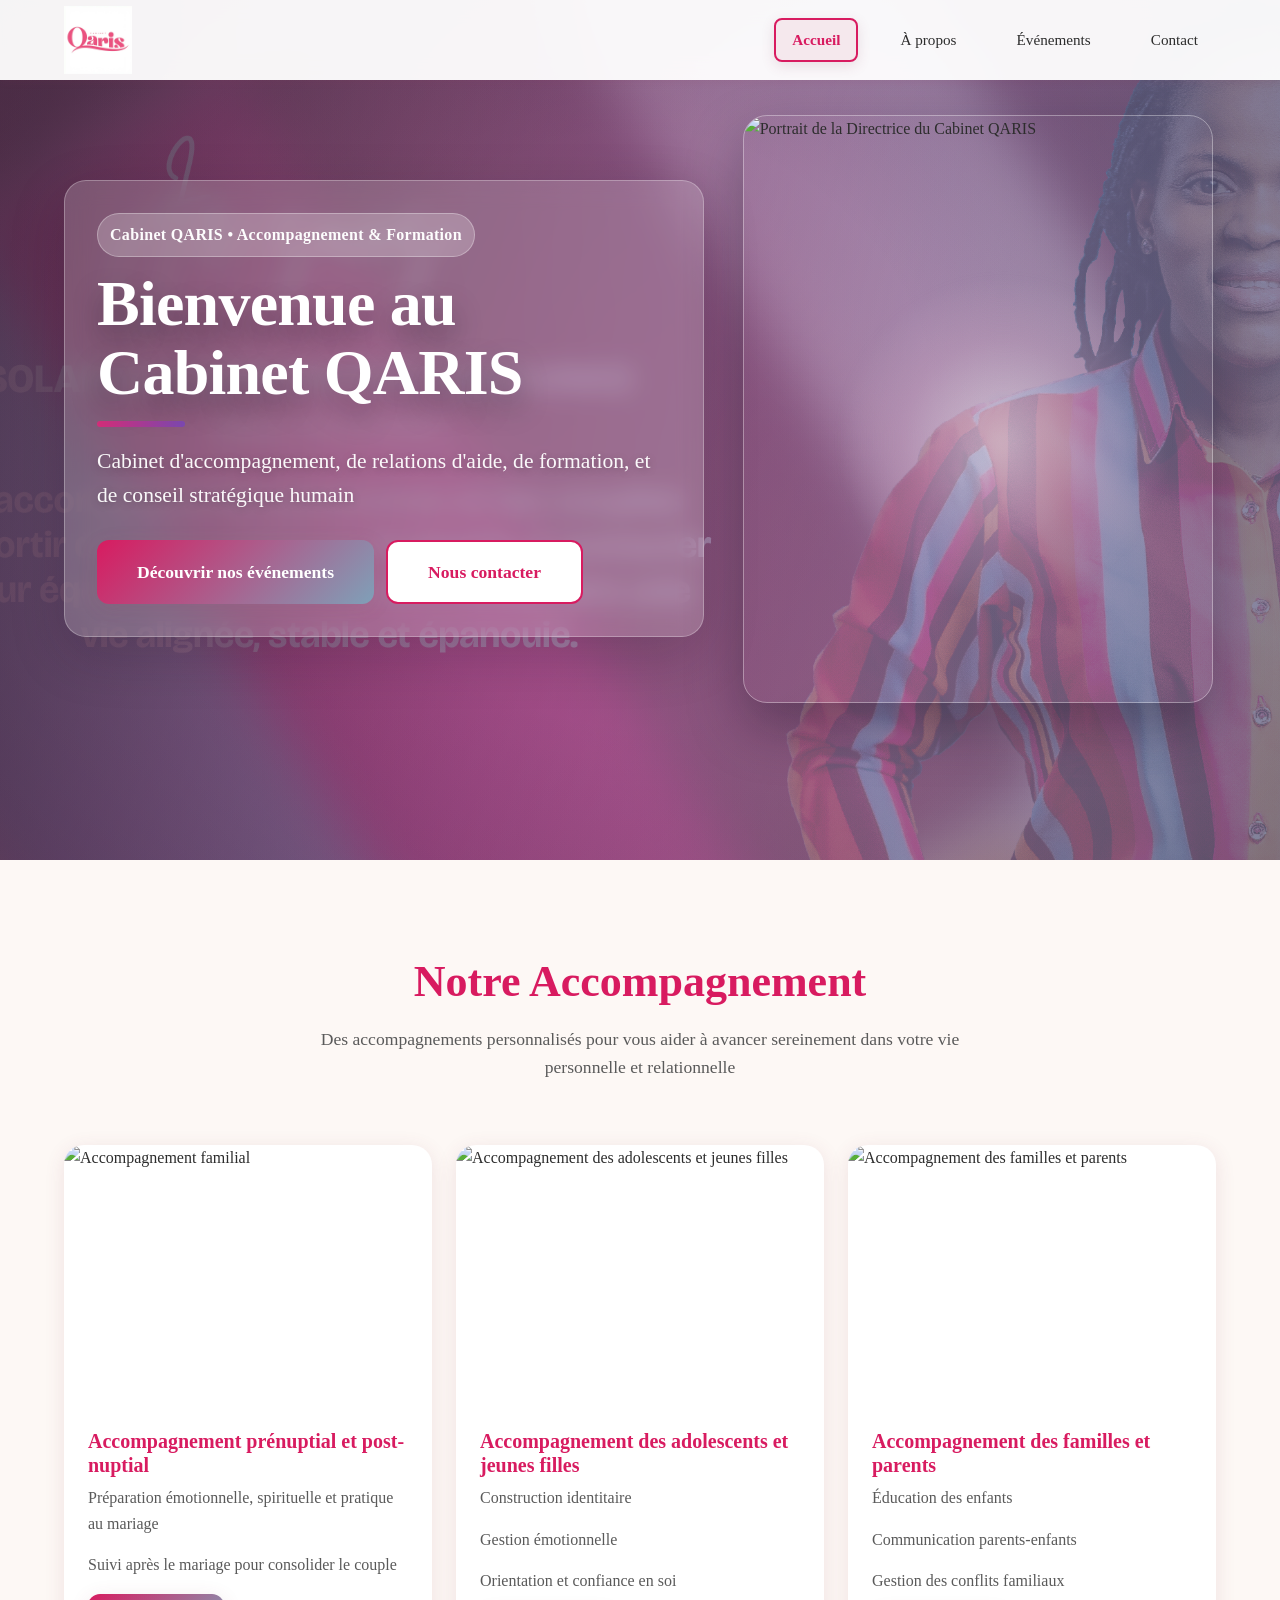
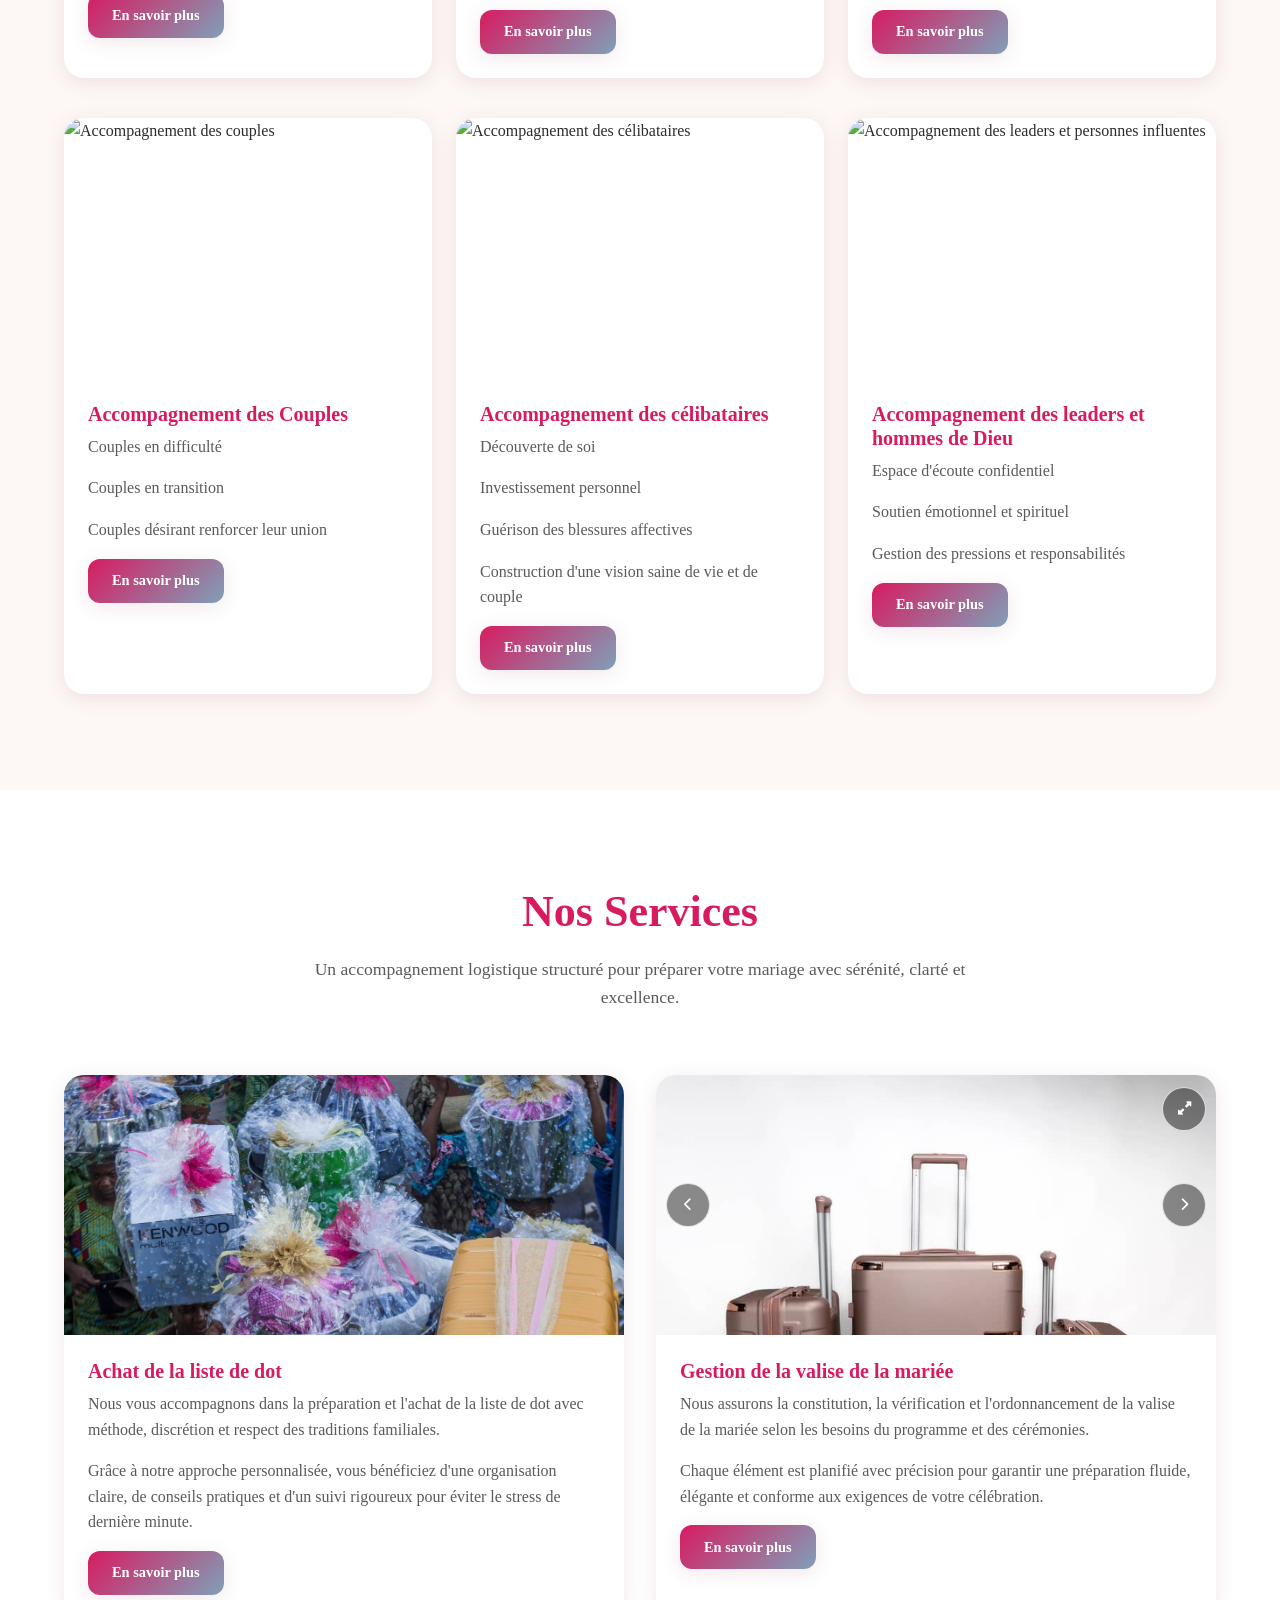
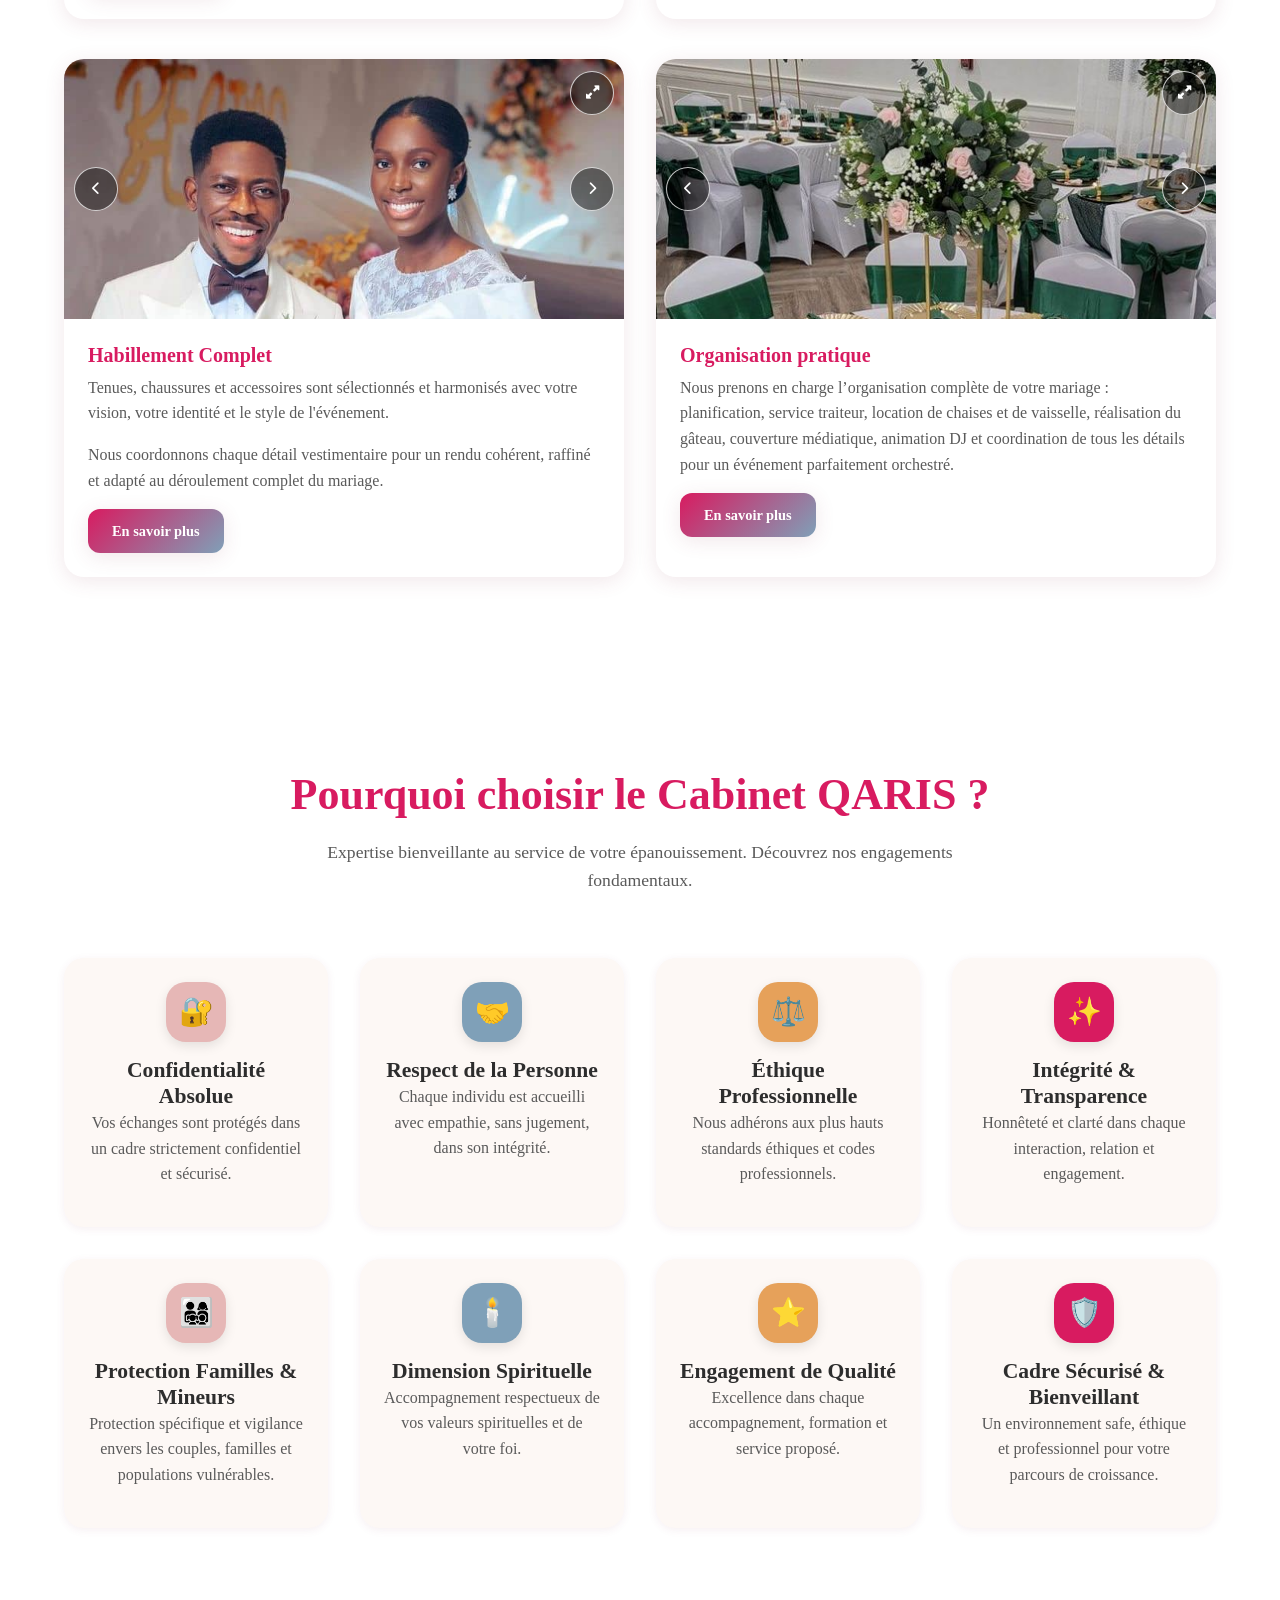
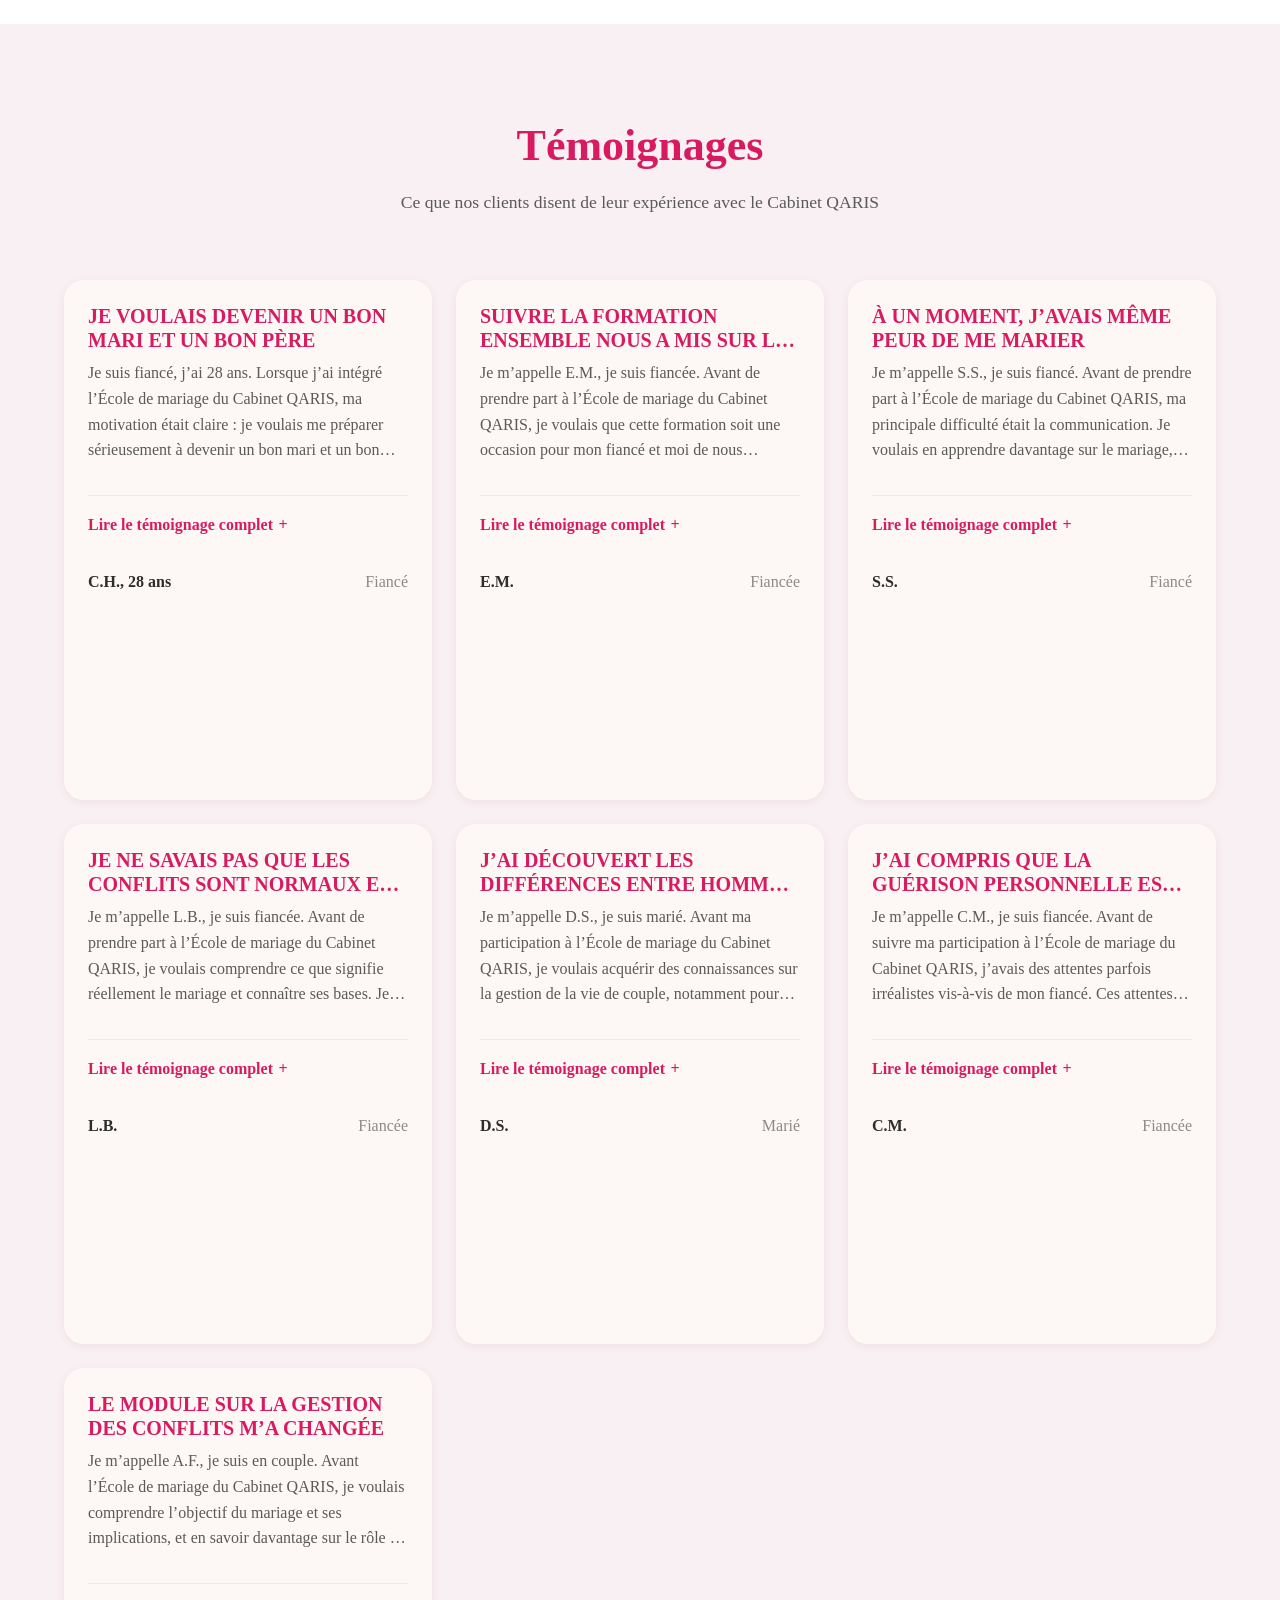
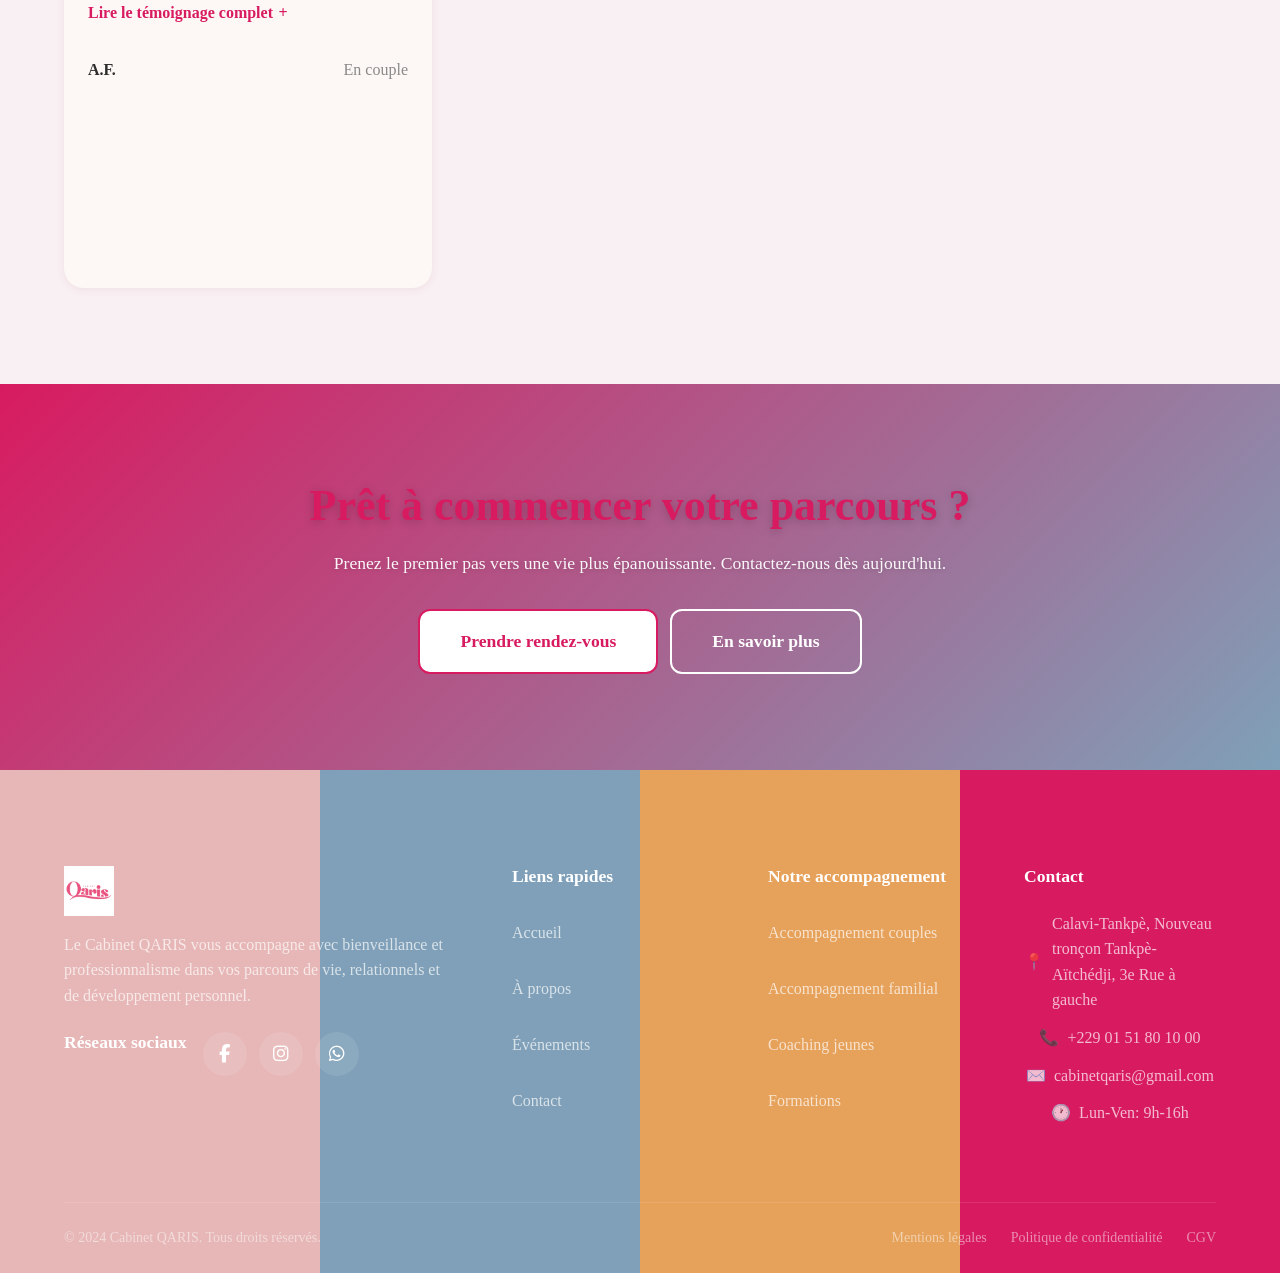
==== qaris-site/index.html @ 6360db1e "Initial commit: Cabinet QARIS site" ====
<!DOCTYPE html>
<html lang="fr">
<head>
  <meta charset="UTF-8">
  <meta name="viewport" content="width=device-width, initial-scale=1.0">
  <meta name="description" content="Cabinet QARIS - Accompagnement des couples, familles et jeunes. Formations, coaching et développement personnel et spirituel.">
  <meta name="keywords" content="cabinet QARIS, accompagnement couples, coaching familial, formation, développement personnel">
  <meta name="author" content="Cabinet QARIS">
  <meta name="robots" content="index, follow">
  
  <!-- Open Graph / Facebook -->
  <meta property="og:type" content="website">
  <meta property="og:url" content="https://www.qaris.fr/">
  <meta property="og:title" content="Cabinet QARIS — Accompagnement couples & familles">
  <meta property="og:description" content="Cabinet QARIS accompagne couples, familles et jeunes vers l'harmonie relationnelle. Formations et accompagnement personnalisés.">
  <meta property="og:image" content="https://www.qaris.fr/assets/images/logo-quaris.png">
  
  <!-- Twitter -->
  <meta property="twitter:card" content="summary_large_image">
  <meta property="twitter:url" content="https://www.qaris.fr/">
  <meta property="twitter:title" content="Cabinet QARIS — Accompagnement couples & familles">
  <meta property="twitter:description" content="Cabinet QARIS accompagne couples, familles et jeunes vers l'harmonie relationnelle. Formations et accompagnement personnalisés.">
  <meta property="twitter:image" content="https://www.qaris.fr/assets/images/logo-quaris.png">
  
  <!-- Canonical (placeholder - remplacer par le domaine final) -->
  <link rel="canonical" href="https://example.com/">

  <title>Cabinet QARIS — Accompagnement couples & familles</title>
  
  <!-- SAFE FIXES: preconnect correctif pour éviter une requête stylesheet invalide -->
  <link rel="preconnect" href="https://fonts.googleapis.com">
  <link rel="preconnect" href="https://fonts.gstatic.com" crossorigin>
  <link rel="stylesheet" href="css/styles.css">
  <link rel="icon" type="image/png" href="assets/images/logo-quaris.png">
  <!-- Preconnect to CDN -->
  <link rel="preconnect" href="https://cdnjs.cloudflare.com">
  <link rel="dns-prefetch" href="https://cdn.jsdelivr.net">
  <link rel="preconnect" href="https://cdn.jsdelivr.net" crossorigin>
  <!-- Font Awesome 6.5.0 -->
  <link rel="stylesheet" href="https://cdnjs.cloudflare.com/ajax/libs/font-awesome/6.5.0/css/all.min.css" crossorigin="anonymous" referrerpolicy="no-referrer" />
  <script type="application/ld+json">
  {
    "@context": "https://schema.org",
    "@type": "ProfessionalService",
    "name": "Cabinet QARIS",
    "url": "https://www.qaris.fr/",
    "logo": "https://www.qaris.fr/assets/images/logo-quaris.png",
    "telephone": "+22951801000",
    "email": "contact@qaris.fr",
    "address": {
      "@type": "PostalAddress",
      "streetAddress": "123 Avenue de la Paix",
      "addressLocality": "Paris",
      "postalCode": "75000",
      "addressCountry": "FR"
    },
    "sameAs": [
      "https://www.facebook.com/djomionkede.solange.houngbo",
      "https://www.instagram.com/djomionkede/",
      "https://wa.me/22951801000"
    ]
  }
  </script>
</head>
<body>
  <!-- Navigation -->
  <header class="navbar" role="banner">
    <div class="navbar-container">
      <a href="index.html" class="navbar-logo" aria-label="Accueil Cabinet QARIS">
        <img src="assets/images/logo-quaris.png" alt="Logo Cabinet QARIS" width="150" height="100" loading="eager" decoding="async">
        <span class="navbar-logo-text"></span>
      </a>
      
      <nav id="navbar-menu" class="navbar-menu" role="navigation" aria-label="Navigation principale">
        <a href="index.html" class="navbar-link is-active" aria-current="page">Accueil</a>
        <a href="a-propos.html" class="navbar-link">À propos</a>
        <a href="formations/index.html" class="navbar-link">Événements</a>
        <a href="contact.html" class="navbar-link">Contact</a>
      </nav>
      
      <button class="navbar-toggle" aria-label="Ouvrir le menu" aria-expanded="false" aria-controls="navbar-menu">
        <span></span>
        <span></span>
        <span></span>
      </button>
    </div>
  </header>

  <main role="main">
    <!-- Hero Section -->
    <section class="hero" aria-labelledby="hero-title">
      <div class="hero-bg">
        <!-- Perf: image héro prioritaire explicitée pour accélérer le rendu above-the-fold -->
        <img src="assets/images/hero-bg.jpg" alt="" class="hero-bg-image" role="presentation" loading="eager" fetchpriority="high" decoding="async">
      </div>
      <div class="hero__container">
        <div class="hero__content">
          <div class="hero__badge">Cabinet QARIS • Accompagnement &amp; Formation</div>
          <h1 id="hero-title" class="hero-title">Bienvenue au Cabinet QARIS</h1>
          <div class="hero__rule" aria-hidden="true"></div>
          <p class="hero-subtitle">Cabinet d'accompagnement, de relations d'aide, de formation, et de conseil stratégique humain</p>
          <div class="hero-cta">
            <a href="formations/index.html" class="btn btn-primary btn-lg">Découvrir nos événements</a>
            <a href="contact.html" class="btn btn-secondary btn-lg">Nous contacter</a>
          </div>
        </div>
        <div class="hero__media">
          <!-- Perf: la slide active reste prioritaire -->
          <img src="assets/images/service-couples.jpg" alt="Portrait de la Directrice du Cabinet QARIS" class="hero__slide is-active" loading="eager" fetchpriority="high" decoding="async">
          <!-- Perf: la slide suivante reste eager pour la fluidité mais en priorité basse -->
          <img src="assets/images/hero-bj0.jpg" alt="Portrait de la Directrice du Cabinet QARIS" class="hero__slide is-next" loading="eager" fetchpriority="low" decoding="async">
        </div>
      </div>
    </section>

    <!-- Services Section -->
    <section class="section bg-cream" aria-labelledby="services-title">
      <div class="container">
        <div class="section-header">
          <h2 id="services-title" class="section-title">Notre Accompagnement</h2>
          <p class="section-subtitle">Des accompagnements personnalisés pour vous aider à avancer sereinement dans votre vie personnelle et relationnelle</p>
        </div>
        
        <div class="grid grid-3">
          
         <article class="card">
            <img src="assets/images/service-famille.jpg" alt="Accompagnement familial" class="card-image" loading="lazy" decoding="async">
            <div class="card-body">
              <h3 class="card-title">Accompagnement prénuptial et post-nuptial</h3>
              <div class="card-text">
              <p>Préparation émotionnelle, spirituelle et pratique au mariage</p>
              <p>Suivi après le mariage pour consolider le couple</p>
              </div>
              <a href="contact.html" class="btn btn-primary btn-sm">En savoir plus</a>
            </div>
          </article>

          <article class="card">
            <img src="assets/images/service-adolescents.jpg" alt="Accompagnement des adolescents et jeunes filles" class="card-image" loading="lazy" decoding="async">
            <div class="card-body">
              <h3 class="card-title">Accompagnement des adolescents et jeunes filles</h3>
              <div class="card-text">
                <p>Construction identitaire</p>
                <p>Gestion émotionnelle</p>
                <p>Orientation et confiance en soi</p>
              </div>
              <a href="contact.html" class="btn btn-primary btn-sm">En savoir plus</a>
            </div>
          </article>
          
          <article class="card">
            <img src="assets/images/service-parents.jpg" alt="Accompagnement des familles et parents" class="card-image" loading="lazy" decoding="async">
            <div class="card-body">
              <h3 class="card-title">Accompagnement des familles et parents</h3>
              <div class="card-text">
                <p>Éducation des enfants</p>
                <p>Communication parents-enfants</p>
                <p>Gestion des conflits familiaux</p>
              </div>
              <a href="contact.html" class="btn btn-primary btn-sm">En savoir plus</a>
            </div>
          </article>


        </div>
        
        <div class="grid grid-3 mt-4">

           <article class="card">
            <img src="assets/images/service-couples.jpg" alt="Accompagnement des couples" class="card-image" loading="lazy" decoding="async">
            <div class="card-body">
              <h3 class="card-title">Accompagnement des Couples</h3>
              <div class="card-text"> 
                <p>Couples  en difficulté</p>
                <p>Couples en transition</p>
                <p>Couples désirant renforcer leur union</p>
              </div>
              <a href="contact.html" class="btn btn-primary btn-sm">En savoir plus</a>
            </div>
          </article>

          <article class="card">
            <img src="assets/images/service-celibataires.jpg" alt="Accompagnement des célibataires" class="card-image" loading="lazy" decoding="async">
            <div class="card-body">
              <h3 class="card-title"> Accompagnement des célibataires</h3>
              <div class="card-text">
                <p>Découverte de soi</p>
                <p>Investissement personnel</p>
                <p>Guérison des blessures affectives</p>
                <p>Construction d'une vision saine de vie et de couple</p>
              </div>
              <a href="contact.html" class="btn btn-primary btn-sm">En savoir plus</a>
            </div>
          </article>

          <article class="card">
            <img src="assets/images/service-leaders.jpg" alt="Accompagnement des leaders et personnes influentes" class="card-image card-image-top" loading="lazy" decoding="async">
            <div class="card-body">
              <h3 class="card-title">Accompagnement des leaders et hommes de Dieu</h3>
              <div class="card-text">
                <p>Espace d'écoute confidentiel</p>
                <p>Soutien émotionnel et spirituel</p>
                <p>Gestion des pressions et responsabilités</p>
              </div>
              <a href="contact.html" class="btn btn-primary btn-sm">En savoir plus</a>
            </div>
          </article>
          
          
        </div>
      </div>
    </section>

    <!-- Wedding Logistics Services Section -->
    <section class="section bg-white" aria-labelledby="wedding-services-title">
      <div class="container">
        <div class="section-header">
          <h2 id="wedding-services-title" class="section-title">Nos Services</h2>
          <p class="section-subtitle">Un accompagnement logistique structuré pour préparer votre mariage avec sérénité, clarté et excellence.</p>
        </div>

        <div class="grid grid-2" style="gap: 2rem;">
          <article class="card">
            <img src="assets/images/Listededot.jpg" alt="Achat de la liste de dot avec accompagnement personnalisé" class="card-image" loading="lazy" decoding="async">
            <div class="card-body">
              <h3 class="card-title">Achat de la liste de dot</h3>
              <div class="card-text">
                <p>Nous vous accompagnons dans la préparation et l'achat de la liste de dot avec méthode, discrétion et respect des traditions familiales.</p>
                <p>Grâce à notre approche personnalisée, vous bénéficiez d'une organisation claire, de conseils pratiques et d'un suivi rigoureux pour éviter le stress de dernière minute.</p>
              </div>
              <a href="contact.html" class="btn btn-primary btn-sm">En savoir plus</a>
            </div>
          </article>

          <article class="card">
            <div class="card-carousel card-carousel--valise" data-card-carousel>
              <img src="assets/images/Valisemariée.jpg" alt="Gestion complète de la valise de la mariée" class="card-image card-carousel-slide is-active" data-carousel-slide loading="lazy" decoding="async">
              <img src="assets/images/valise-slide-2.jpg" alt="Valise de mariée rose marbrée à roulettes" class="card-image card-carousel-slide" data-carousel-slide loading="lazy" decoding="async">
              <img src="assets/images/valise-slide-3.jpg" alt="Ensemble de valises rose pour la mariée" class="card-image card-carousel-slide" data-carousel-slide loading="lazy" decoding="async">
              <img src="assets/images/valise-slide-4.jpg" alt="Valises de mariée blanches décorées avec accessoires" class="card-image card-carousel-slide" data-carousel-slide loading="lazy" decoding="async">
              <button class="card-carousel-btn card-carousel-btn--prev" type="button" aria-label="Image précédente" data-carousel-prev>
                <i class="fa-solid fa-chevron-left" aria-hidden="true"></i>
              </button>
              <button class="card-carousel-btn card-carousel-btn--next" type="button" aria-label="Image suivante" data-carousel-next>
                <i class="fa-solid fa-chevron-right" aria-hidden="true"></i>
              </button>
              <button class="card-carousel-btn card-carousel-btn--zoom" type="button" aria-label="Agrandir l'image" data-carousel-zoom>
                <i class="fa-solid fa-up-right-and-down-left-from-center" aria-hidden="true"></i>
              </button>
            </div>
            <div class="card-body">
              <h3 class="card-title">Gestion de la valise de la mariée</h3>
              <div class="card-text">
                <p>Nous assurons la constitution, la vérification et l'ordonnancement de la valise de la mariée selon les besoins du programme et des cérémonies.</p>
                <p>Chaque élément est planifié avec précision pour garantir une préparation fluide, élégante et conforme aux exigences de votre célébration.</p>
              </div>
              <a href="contact.html" class="btn btn-primary btn-sm">En savoir plus</a>
            </div>
          </article>
        </div>

        <div class="grid grid-2 mt-4" style="gap: 2rem;">
          <article class="card">
            <div class="card-carousel card-carousel--habillement" data-card-carousel>
              <img src="assets/images/habillement.jpg" alt="Habillement complet de mariage tenues chaussures et accessoires" class="card-image card-carousel-slide is-active" data-carousel-slide loading="lazy" decoding="async">
              <img src="assets/images/habillement-slide-2.jpg" alt="Habillement complet de mariage pour couple en tenue colorée" class="card-image card-carousel-slide" data-carousel-slide loading="lazy" decoding="async" onerror="this.onerror=null;this.src='assets/images/habillement.jpg';">
              <img src="assets/images/habillement-slide-3.jpg" alt="Habillement complet de mariage traditionnel pour couple" class="card-image card-carousel-slide" data-carousel-slide loading="lazy" decoding="async" onerror="this.onerror=null;this.src='assets/images/habillement.jpg';">
              <img src="assets/images/habillement-slide-4.jpg" alt="Habillement complet de mariage en tenue wax bleu et violet" class="card-image card-carousel-slide" data-carousel-slide loading="lazy" decoding="async">
              <img src="assets/images/habillement-slide-5.jpg" alt="Habillement complet de mariage en tenue vert émeraude et noire" class="card-image card-carousel-slide" data-carousel-slide loading="lazy" decoding="async">
              <button class="card-carousel-btn card-carousel-btn--prev" type="button" aria-label="Image précédente" data-carousel-prev>
                <i class="fa-solid fa-chevron-left" aria-hidden="true"></i>
              </button>
              <button class="card-carousel-btn card-carousel-btn--next" type="button" aria-label="Image suivante" data-carousel-next>
                <i class="fa-solid fa-chevron-right" aria-hidden="true"></i>
              </button>
              <button class="card-carousel-btn card-carousel-btn--zoom" type="button" aria-label="Agrandir l'image" data-carousel-zoom>
                <i class="fa-solid fa-up-right-and-down-left-from-center" aria-hidden="true"></i>
              </button>
            </div>
            <div class="card-body">
              <h3 class="card-title">Habillement Complet</h3>
              <div class="card-text">
                <p>Tenues, chaussures et accessoires sont sélectionnés et harmonisés avec votre vision, votre identité et le style de l'événement.</p>
                <p>Nous coordonnons chaque détail vestimentaire pour un rendu cohérent, raffiné et adapté au déroulement complet du mariage.</p>
              </div>
              <a href="contact.html" class="btn btn-primary btn-sm">En savoir plus</a>
            </div>
          </article>

          <article class="card">
            <div class="card-carousel card-carousel--habillement" data-card-carousel>
              <img src="assets/images/Organisation7.jpg" alt="Habillement complet de mariage tenues chaussures et accessoires" class="card-image card-carousel-slide is-active" data-carousel-slide loading="lazy" decoding="async">
              <img src="assets/images/Organisation8.jpg" alt="Habillement complet de mariage pour couple en tenue colorée" class="card-image card-carousel-slide" data-carousel-slide loading="lazy" decoding="async" onerror="this.onerror=null;this.src='assets/images/habillement.jpg';">
              <img src="assets/images/Organisation9.jpg" alt="Habillement complet de mariage en tenue wax bleu et violet" class="card-image card-carousel-slide" data-carousel-slide loading="lazy" decoding="async">
              <img src="assets/images/Organisation4.jpg" alt="Habillement complet de mariage pour couple en tenue colorée" class="card-image card-carousel-slide" data-carousel-slide loading="lazy" decoding="async" onerror="this.onerror=null;this.src='assets/images/habillement.jpg';">
              <img src="assets/images/Organisation1.jpg" alt="Habillement complet de mariage en tenue wax bleu et violet" class="card-image card-carousel-slide" data-carousel-slide loading="lazy" decoding="async">
              <img src="assets/images/Organisation2.jpg" alt="Habillement complet de mariage en tenue vert émeraude et noire" class="card-image card-carousel-slide" data-carousel-slide loading="lazy" decoding="async">
              <img src="assets/images/Organisation6.jpg" alt="Habillement complet de mariage en tenue vert émeraude et noire" class="card-image card-carousel-slide" data-carousel-slide loading="lazy" decoding="async">
              <img src="assets/images/Organisation5.jpg" alt="Habillement complet de mariage traditionnel pour couple" class="card-image card-carousel-slide" data-carousel-slide loading="lazy" decoding="async" onerror="this.onerror=null;this.src='assets/images/habillement.jpg';">
              <img src="assets/images/Organisation3.jpg" alt="Habillement complet de mariage en tenue vert émeraude et noire" class="card-image card-carousel-slide" data-carousel-slide loading="lazy" decoding="async">
              <button class="card-carousel-btn card-carousel-btn--prev" type="button" aria-label="Image précédente" data-carousel-prev>
                <i class="fa-solid fa-chevron-left" aria-hidden="true"></i>
              </button>
              <button class="card-carousel-btn card-carousel-btn--next" type="button" aria-label="Image suivante" data-carousel-next>
                <i class="fa-solid fa-chevron-right" aria-hidden="true"></i>
              </button>
              <button class="card-carousel-btn card-carousel-btn--zoom" type="button" aria-label="Agrandir l'image" data-carousel-zoom>
                <i class="fa-solid fa-up-right-and-down-left-from-center" aria-hidden="true"></i>
              </button>
            </div>
            <div class="card-body">
              <h3 class="card-title">Organisation pratique</h3>
              <div class="card-text">
                <p>Nous prenons en charge l’organisation complète de votre mariage : planification, service traiteur, location de chaises et de vaisselle, réalisation du gâteau, couverture médiatique, animation DJ et coordination de tous les détails pour un événement parfaitement orchestré.</p>
                </div>
              <a href="contact.html" class="btn btn-primary btn-sm">En savoir plus</a>
            </div>
          </article>
        </div>
      </div>
    </section>

    <!-- Features Section -->
    <section class="section bg-white" aria-labelledby="features-title">
      <div class="container">
        <div class="section-header">
          <h2 id="features-title" class="section-title">Pourquoi choisir le Cabinet QARIS ?</h2>
          <p class="section-subtitle">Expertise bienveillante au service de votre épanouissement. Découvrez nos engagements fondamentaux.</p>
        </div>
        
        <div class="grid grid-4" style="gap: 2rem;">
          <article class="card card-soft" style="text-align: center;">
            <div class="card-body">
              <div class="icon-badge" data-color="1" style="margin: 0 auto 1rem;" aria-hidden="true">🔐</div>
              <h4>Confidentialité Absolue</h4>
              <p class="card-text">Vos échanges sont protégés dans un cadre strictement confidentiel et sécurisé.</p>
            </div>
          </article>
          
          <article class="card card-soft" style="text-align: center;">
            <div class="card-body">
              <div class="icon-badge" data-color="2" style="margin: 0 auto 1rem;" aria-hidden="true">🤝</div>
              <h4>Respect de la Personne</h4>
              <p class="card-text">Chaque individu est accueilli avec empathie, sans jugement, dans son intégrité.</p>
            </div>
          </article>
          
          <article class="card card-soft" style="text-align: center;">
            <div class="card-body">
              <div class="icon-badge" data-color="3" style="margin: 0 auto 1rem;" aria-hidden="true">⚖️</div>
              <h4>Éthique Professionnelle</h4>
              <p class="card-text">Nous adhérons aux plus hauts standards éthiques et codes professionnels.</p>
            </div>
          </article>
          
          <article class="card card-soft" style="text-align: center;">
            <div class="card-body">
              <div class="icon-badge" data-color="4" style="margin: 0 auto 1rem;" aria-hidden="true">✨</div>
              <h4>Intégrité & Transparence</h4>
              <p class="card-text">Honnêteté et clarté dans chaque interaction, relation et engagement.</p>
            </div>
          </article>

          <article class="card card-soft" style="text-align: center;">
            <div class="card-body">
              <div class="icon-badge" data-color="1" style="margin: 0 auto 1rem;" aria-hidden="true">👨‍👩‍👧‍👦</div>
              <h4>Protection Familles & Mineurs</h4>
              <p class="card-text">Protection spécifique et vigilance envers les couples, familles et populations vulnérables.</p>
            </div>
          </article>

          <article class="card card-soft" style="text-align: center;">
            <div class="card-body">
              <div class="icon-badge" data-color="2" style="margin: 0 auto 1rem;" aria-hidden="true">🕯️</div>
              <h4>Dimension Spirituelle</h4>
              <p class="card-text">Accompagnement respectueux de vos valeurs spirituelles et de votre foi.</p>
            </div>
          </article>

          <article class="card card-soft" style="text-align: center;">
            <div class="card-body">
              <div class="icon-badge" data-color="3" style="margin: 0 auto 1rem;" aria-hidden="true">⭐</div>
              <h4>Engagement de Qualité</h4>
              <p class="card-text">Excellence dans chaque accompagnement, formation et service proposé.</p>
            </div>
          </article>

          <article class="card card-soft" style="text-align: center;">
            <div class="card-body">
              <div class="icon-badge" data-color="4" style="margin: 0 auto 1rem;" aria-hidden="true">🛡️</div>
              <h4>Cadre Sécurisé & Bienveillant</h4>
              <p class="card-text">Un environnement safe, éthique et professionnel pour votre parcours de croissance.</p>
            </div>
          </article>
        </div>
      </div>
    </section>

    <!-- Testimonials Section -->
    <section class="section bg-rose-light" aria-labelledby="testimonials-title">
      <div class="container">
        <div class="section-header">
          <h2 id="testimonials-title" class="section-title">Témoignages</h2>
          <p class="section-subtitle">Ce que nos clients disent de leur expérience avec le Cabinet QARIS</p>
        </div>
        
        <div class="grid grid-3 testimonials-grid">
          <article class="card card-soft">
            <div class="card-body">
              <h3 class="card-title">JE VOULAIS DEVENIR UN BON MARI ET UN BON PÈRE</h3>
              <p class="card-text">Je suis fiancé, j’ai 28 ans. Lorsque j’ai intégré l’École de mariage du Cabinet QARIS, ma motivation était claire : je voulais me préparer sérieusement à devenir un bon mari et un bon père.</p>
              <details class="testimonial-details">
                <summary>Lire le témoignage complet</summary>
                <div class="testimonial-details-content">
                  <p>En grandissant, je n’ai pas eu de véritable modèle masculin pour m’orienter. Je ne savais pas concrètement comment aimer une femme, comment bâtir un foyer stable, ni comment être un père présent et engagé. J’avais besoin de comprendre mon rôle, mes responsabilités et la posture juste à adopter dans le mariage et dans la paternité.</p>
                  <p>Au cours de la formation, j’ai énormément appris. Les modules sur la relation homme-femme et la gestion des conflits m’ont particulièrement marqué. Ils m’ont aidé à mieux comprendre les dynamiques du couple et à acquérir des outils pratiques pour gérer les tensions sans détruire la relation.</p>
                  <p>Aujourd’hui, je vois déjà l’impact dans ma vie. Je suis devenu un fiancé plus attentif, plus doux et plus patient. J’apprends à prendre soin de ma future épouse, à rechercher son bien et à construire une relation fondée sur la compréhension et le respect. Ma vision du couple a profondément évolué, et cela se ressent dans mon comportement quotidien.</p>
                  <p>Les modules étaient structurés, clairs et enrichissants. La formatrice a su créer un cadre d’apprentissage rassurant, avec des exemples concrets et des témoignages qui facilitaient la compréhension.</p>
                  <p>Je recommande cette formation sans hésitation. J’en parle autour de moi, car je suis convaincu qu’elle devrait être accessible dans tout le Bénin et même au-delà. Elle répond à un besoin réel et prépare véritablement au mariage.</p>
                </div>
              </details>
              <footer class="card-footer" style="border: none; padding: 1rem 0 0 0;">
                <strong>C.H., 28 ans</strong>
                <span style="color: var(--text-light);">Fiancé</span>
              </footer>
            </div>
          </article>
          
          <article class="card card-soft">
            <div class="card-body">
              <h3 class="card-title">SUIVRE LA FORMATION ENSEMBLE NOUS A MIS SUR LA MÊME LONGUEUR D’ONDE</h3>
              <p class="card-text">Je m’appelle E.M., je suis fiancée. Avant de prendre part à l’École de mariage du Cabinet QARIS, je voulais que cette formation soit une occasion pour mon fiancé et moi de nous solidifier, de mieux comprendre notre projet de mariage et de poser des bases solides pour notre couple.</p>
              <details class="testimonial-details">
                <summary>Lire le témoignage complet</summary>
                <div class="testimonial-details-content">
                  <p>Nous avions déjà commencé à travailler sur la communication, mais ce n’était pas encore comme il faut. J’avais reçu une formation auparavant, ce qui m’avait préparée à certaines choses, mais mon fiancé avait encore des difficultés à comprendre certains aspects que moi je comprenais déjà.</p>
                  <p>Pendant la formation, j’ai découvert l’essentiel : la mission des époux. Le module sur le rôle de l’homme et de la femme m’a particulièrement marquée. Il a montré que si l’homme ne connaît pas son rôle et la femme non plus, tout devient compliqué. L’image du roc et de la base qu’est la communication m’a beaucoup aidée. C’est la fondation et ce que l’on construit dessus, c’est notre maison à nous deux.</p>
                  <p>Aujourd’hui, cette formation a transformé notre manière de communiquer. Nous suivons les modules ensemble, ce qui nous a permis de mieux comprendre ce que l’autre disait. Ce n’est plus que l’un reste dans son coin ; quand un sujet vient, nous en parlons. Nous sommes sur la même longueur d’onde et cela facilite nos échanges.</p>
                  <p>Les cours étaient profonds et très pratiques. La formatrice a su aborder chaque aspect avec des exemples concrets et des partages qui ont enrichi chaque séance. J’ai beaucoup aimé cette formation et elle m’a vraiment apporté beaucoup.</p>
                  <p>Je recommanderais cette formation à d’autres personnes parce qu’elle aide énormément. Pour les fiancés, elle permet de poser des bases solides. Pour les couples déjà mariés, elle peut renforcer et restaurer leur relation. Et pour ceux qui accompagnent des jeunes ou des couples, elle donne des outils concrets pour mieux les guider.</p>
                </div>
              </details>
              <footer class="card-footer" style="border: none; padding: 1rem 0 0 0;">
                <strong>E.M.</strong>
                <span style="color: var(--text-light);">Fiancée</span>
              </footer>
            </div>
          </article>

          <article class="card card-soft">
            <div class="card-body">
              <h3 class="card-title">À UN MOMENT, J’AVAIS MÊME PEUR DE ME MARIER</h3>
              <p class="card-text">Je m’appelle S.S., je suis fiancé. Avant de prendre part à l’École de mariage du Cabinet QARIS, ma principale difficulté était la communication. Je voulais en apprendre davantage sur le mariage, sur la manière de vivre ensemble et d’avoir un couple épanoui et heureux.</p>
              <details class="testimonial-details">
                <summary>Lire le témoignage complet</summary>
                <div class="testimonial-details-content">
                  <p>À un moment, j’avais même peur de me marier à cause des échecs que j’ai vus autour de moi et de mon ignorance dans la gestion des conflits.</p>
                  <p>Pendant la formation, j’ai appris énormément de choses essentielles, notamment le principe de quitter son père et sa mère pour s’attacher à sa femme. Nous avons aussi approfondi le rôle de l’époux et de l’épouse. Ce qui m’a marqué, c’est de comprendre que plus ma fiancée et moi nous nous rapprochons l’un de l’autre, plus la distance qui nous sépare se réduit. J’ai pris conscience qu’en tant qu’homme et futur chef de famille, j’ai un rôle important : aimer ma femme volontairement, sans attendre en retour et du plus profond du cœur.</p>
                  <p>Cette formation a eu des effets concrets. Moi qui n’avais aucune notion de communication, j’ai appris à ne plus faire le fort, à ne plus cacher mes émotions ni pleurer seul. Cela m’a permis de comprendre comment vivre réellement avec quelqu’un, d’être de cœur à cœur et de parler à l’autre sans le blesser. J’ai compris l’importance de traiter mes propres blessures émotionnelles avant d’entrer dans le mariage.</p>
                  <p>Les cours étaient profonds et très pratiques. La formatrice a su créer des moments d’échange et d’ouverture d’esprit où l’on pouvait parler de tout en profondeur. J’ai beaucoup apprécié cette formation et elle m’a apporté de nombreux outils pour construire une relation solide et épanouie.</p>
                  <p>Je recommande cette formation à 100 % ! Elle a changé ma vision, ma perception et ma manière d’aborder le mariage. C’est une étape indispensable pour toute personne qui veut s’engager dans ce processus.</p>
                </div>
              </details>
              <footer class="card-footer" style="border: none; padding: 1rem 0 0 0;">
                <strong>S.S.</strong>
                <span style="color: var(--text-light);">Fiancé</span>
              </footer>
            </div>
          </article>

          <article class="card card-soft">
            <div class="card-body">
              <h3 class="card-title">JE NE SAVAIS PAS QUE LES CONFLITS SONT NORMAUX ET QU’IL FAUT SAVOIR LES RÉSOUDRE</h3>
              <p class="card-text">Je m’appelle L.B., je suis fiancée. Avant de prendre part à l’École de mariage du Cabinet QARIS, je voulais comprendre ce que signifie réellement le mariage et connaître ses bases. Je souhaitais aussi trouver des solutions aux difficultés rencontrées dans mes fiançailles.</p>
              <details class="testimonial-details">
                <summary>Lire le témoignage complet</summary>
                <div class="testimonial-details-content">
                  <p>La communication me posait problème et je manquais de compréhension, ce qui créait souvent des tensions dans la relation.</p>
                  <p>Pendant la formation, j’ai appris à pardonner, à communiquer sainement et à m’exprimer avec maturité. J’ai compris l’importance de reconnaître ma part de responsabilité, de gérer ma colère et de chercher des solutions plutôt que de blâmer l’autre. J’ai également appris à guérir de mes blessures passées, à construire un projet de vie et à grandir ensemble.</p>
                  <p>Les thèmes qui m’ont le plus marquée sont la parentalité, le pardon, la gestion des conflits et la mission des conjoints.</p>
                  <p>Cette formation a complètement changé ma vision du mariage. J’ai compris que le mariage est un engagement où l’amour doit être entretenu et où les responsabilités sont partagées. Il n’y a ni gagnant ni perdant, mais une seule équipe. Les effets sont déjà visibles dans ma relation avant et après la formation.</p>
                  <p>J’ai beaucoup apprécié cette formation. En seulement une semaine, j’ai vu des changements concrets dans mes fiançailles. Les expériences partagées par la formatrice étaient sincères et riches d’enseignements, permettant d’éviter des erreurs et de mieux réagir dans des situations difficiles. L’ambiance était saine et chaque participant pouvait s’exprimer librement.</p>
                  <p>Je recommande cette formation à toutes les personnes qui souhaitent préparer efficacement leur mariage. Elle transforme les mentalités, aide à éviter des erreurs coûteuses émotionnellement et construit des foyers solides avec une vision claire et équilibrée du couple.</p>
                </div>
              </details>
              <footer class="card-footer" style="border: none; padding: 1rem 0 0 0;">
                <strong>L.B.</strong>
                <span style="color: var(--text-light);">Fiancée</span>
              </footer>
            </div>
          </article>

          <article class="card card-soft">
            <div class="card-body">
              <h3 class="card-title">J’AI DÉCOUVERT LES DIFFÉRENCES ENTRE HOMMES ET FEMMES</h3>
              <p class="card-text">Je m’appelle D.S., je suis marié. Avant ma participation à l’École de mariage du Cabinet QARIS, je voulais acquérir des connaissances sur la gestion de la vie de couple, notamment pour mieux comprendre la communication et les traits caractéristiques de la femme.</p>
              <details class="testimonial-details">
                <summary>Lire le témoignage complet</summary>
                <div class="testimonial-details-content">
                  <p>Pendant la formation, j’ai découvert les différences entre hommes et femmes et le module sur la communication m’a particulièrement marqué.</p>
                  <p>Cette formation a déjà eu des effets concrets dans ma relation. Elle m’a aidé à mieux comprendre ma partenaire et à améliorer notre manière de communiquer.</p>
                  <p>Les cours étaient de très bonne qualité, l’accompagnement exceptionnel et la formatrice toujours à l’écoute.</p>
                  <p>Je recommande cette formation à toutes les personnes qui souhaitent mieux comprendre la dynamique du couple. Les modules sont pertinents et la pédagogie adaptée pour tirer le meilleur de chaque enseignement.</p>
                </div>
              </details>
              <footer class="card-footer" style="border: none; padding: 1rem 0 0 0;">
                <strong>D.S.</strong>
                <span style="color: var(--text-light);">Marié</span>
              </footer>
            </div>
          </article>

          <article class="card card-soft">
            <div class="card-body">
              <h3 class="card-title">J’AI COMPRIS QUE LA GUÉRISON PERSONNELLE EST LA CLÉ D’UN MARIAGE RÉUSSI</h3>
              <p class="card-text">Je m’appelle C.M., je suis fiancée. Avant de suivre ma participation à l’École de mariage du Cabinet QARIS, j’avais des attentes parfois irréalistes vis-à-vis de mon fiancé. Ces attentes créaient de petits conflits entre nous.</p>
              <details class="testimonial-details">
                <summary>Lire le témoignage complet</summary>
                <div class="testimonial-details-content">
                  <p>Je voulais souvent qu’il fonctionne comme moi et qu’il voie les choses selon ma perspective.</p>
                  <p>J’avais du mal à accepter certaines différences pourtant naturelles entre l’homme et la femme et, avec du recul, je réalise que j’avais une image partiellement déformée du mariage, influencée par mes propres projections.</p>
                  <p>Pendant la formation, j’ai découvert que je suis responsable de ma guérison intérieure et que je ne suis pas appelée à rester victime, mais à choisir de guérir.</p>
                  <p>Le module “Mieux se connaître pour mieux faire un choix” m’a particulièrement marquée, car il m’a fait comprendre qu’avant de s’intéresser au mariage, il faut s’intéresser à soi-même. J’ai aussi appris que, plutôt que de vouloir changer l’autre, il faut d’abord travailler sur sa propre transformation. Les thèmes qui m’ont le plus impactée sont la communication, la gestion des parents et de la belle-famille, les mythes autour de la sexualité, la place du pardon, la mission des époux et la gestion des conflits. Chaque module apportait des outils concrets et immédiatement applicables.</p>
                  <p>Cette formation a profondément changé ma vision du couple et du mariage. Elle m’a permis de mieux comprendre ma mentalité et de l’aligner pour construire une relation solide. Notre communication avec mon fiancé s’est nettement améliorée, nos échanges sont plus sains et notre amour a gagné en maturité. Le module sur la gestion des conflits nous aide à aborder les incompréhensions avec plus de sagesse et moins d’ego.</p>
                  <p>Les cours sont d’une grande qualité et très pratiques, et la formatrice a su créer un climat de confiance, bienveillant et authentique, permettant à chacun de s’exprimer librement. Ces moments ont parfois ressemblé à de véritables séances de thérapie et de restauration intérieure.</p>
                  <p>Je recommande vivement cette formation à toutes les personnes aspirant au mariage, aux fiancés et même aux jeunes mariés. Elle permet de mieux se découvrir, de recevoir des clés pratiques et des ressources solides pour construire une vie de couple épanouie et durable.</p>
                </div>
              </details>
              <footer class="card-footer" style="border: none; padding: 1rem 0 0 0;">
                <strong>C.M.</strong>
                <span style="color: var(--text-light);">Fiancée</span>
              </footer>
            </div>
          </article>

          <article class="card card-soft">
            <div class="card-body">
              <h3 class="card-title">LE MODULE SUR LA GESTION DES CONFLITS M’A CHANGÉE</h3>
              <p class="card-text">Je m’appelle A.F., je suis en couple. Avant l’École de mariage du Cabinet QARIS, je voulais comprendre l’objectif du mariage et ses implications, et en savoir davantage sur le rôle de la femme au foyer.</p>
              <details class="testimonial-details">
                <summary>Lire le témoignage complet</summary>
                <div class="testimonial-details-content">
                  <p>Pendant la formation, j’ai appris l’importance de la gestion du foyer, des routines personnelles et des différences entre hommes et femmes. Le module sur la gestion des conflits m’a particulièrement changée.</p>
                  <p>Cette formation a eu un impact concret dans ma vie. Aujourd’hui, j’aborde les conflits différemment avec mon conjoint, avec plus de compréhension et de sérénité.</p>
                  <p>Tout ce que nous avons abordé est bénéfique. Certaines paroles et phrases résonnent encore dans mon cœur face aux défis de la vie personnelle et relationnelle. La formation est d’excellente qualité et je la recommande déjà à mes connaissances.</p>
                  <p>Je recommande cette formation à toutes les personnes qui souhaitent renforcer leur couple. La formatrice possède toutes les compétences nécessaires pour redonner de l’espoir et offrir des outils pratiques aux couples en difficulté.</p>
                </div>
              </details>
              <footer class="card-footer" style="border: none; padding: 1rem 0 0 0;">
                <strong>A.F.</strong>
                <span style="color: var(--text-light);">En couple</span>
              </footer>
            </div>
          </article>
        </div>
      </div>
    </section>

    <!-- CTA Section -->
    <section class="section bg-primary" aria-labelledby="cta-title">
      <div class="container">
        <div class="section-header" style="margin-bottom: 0;">
          <h2 id="cta-title" class="section-title text-white" style="text-shadow: 0 2px 10px rgba(0,0,0,0.2);">Prêt à commencer votre parcours ?</h2>
          <p class="section-subtitle" style="color: rgba(255,255,255,0.95); text-shadow: 0 1px 5px rgba(0,0,0,0.15);">Prenez le premier pas vers une vie plus épanouissante. Contactez-nous dès aujourd'hui.</p>
          <div class="hero-cta" style="margin-top: 2rem;">
            <a href="contact.html" class="btn btn-secondary btn-lg">Prendre rendez-vous</a>
            <a href="a-propos.html" class="btn btn-ghost-on-primary btn-lg">En savoir plus</a>
          </div>
        </div>
      </div>
    </section>
  </main>

  <div class="image-lightbox" data-lightbox hidden aria-hidden="true">
    <button class="image-lightbox__backdrop" type="button" aria-label="Fermer la visualisation" data-lightbox-close></button>
    <div class="image-lightbox__dialog" role="dialog" aria-modal="true" aria-label="Visualisation de l'image habillement complet">
      <button class="image-lightbox__close" type="button" aria-label="Fermer l'image agrandie" data-lightbox-close>
        <i class="fa-solid fa-xmark" aria-hidden="true"></i>
      </button>
      <img src="[data-uri]" alt="" class="image-lightbox__image" data-lightbox-image loading="eager" decoding="async">
    </div>
  </div>

  <!-- Footer -->
  <footer class="footer" role="contentinfo">
    <div class="footer-container">
      <div class="footer-grid">
       <div class="footer-brand">
          <!-- Fiabilité: chemin corrigé pour éviter une requête 404 en page racine -->
          <img src="assets/images/logo-quaris.png" alt="Logo Cabinet QARIS" loading="lazy" decoding="async">
          <p>Le Cabinet QARIS vous accompagne avec bienveillance et professionnalisme dans vos parcours de vie, relationnels et de développement personnel.</p>
          <div class="footer-social">
            <h4 class="footer-title">Réseaux sociaux</h4>
            <div class="footer-social__icons">
              <a href="https://www.facebook.com/share/1FBMDrUS41/" target="_blank" rel="noopener noreferrer" aria-label="Facebook" class="footer-social__icon"><i class="fa-brands fa-facebook-f"></i></a>
              <a href="https://www.instagram.com/djomionkede/?utm_source=ig_web_button_share_sheet" target="_blank" rel="noopener noreferrer" aria-label="Instagram" class="footer-social__icon"><i class="fa-brands fa-instagram"></i></a>
              <a href="https://wa.me/message/RLCUEKQFPC22B1" target="_blank" rel="noopener noreferrer" aria-label="WhatsApp" class="footer-social__icon"><i class="fa-brands fa-whatsapp"></i></a>
            </div>
          </div>
        </div>
        
        <div class="footer-links-wrapper">
          <h4 class="footer-title">Liens rapides</h4>
          <nav class="footer-links" aria-label="Liens rapides">
            <a href="index.html">Accueil</a>
            <a href="a-propos.html">À propos</a>
            <a href="formations/index.html">Événements</a>
            <a href="contact.html">Contact</a>
          </nav>
        </div>
        
        <div class="footer-links-wrapper">
          <h4 class="footer-title">Notre accompagnement</h4>
          <nav class="footer-links" aria-label="Nos services">
            <a href="contact.html">Accompagnement couples</a>
            <a href="contact.html">Accompagnement familial</a>
            <a href="contact.html">Coaching jeunes</a>
            <a href="formations/index.html">Formations</a>
          </nav>
        </div>
        
        <div class="footer-contact">
          <h4 class="footer-title">Contact</h4>
          <p><span aria-hidden="true">📍</span> Calavi-Tankpè, Nouveau tronçon Tankpè-Aïtchédji, 3e Rue à gauche</p>
          <p><span aria-hidden="true">📞</span> +229 01 51 80 10 00</p>
          <p><span aria-hidden="true">✉️</span> cabinetqaris@gmail.com</p>
          <p><span aria-hidden="true">🕐</span> Lun-Ven: 9h-16h</p>
        </div>
      </div>
      
      <div class="footer-bottom">
        <p>&copy; 2024 Cabinet QARIS. Tous droits réservés.</p>
        <nav class="footer-bottom-links" aria-label="Mentions légales">
          <a href="#">Mentions légales</a>
          <a href="#">Politique de confidentialité</a>
          <a href="#">CGV</a>
        </nav>
      </div>
    </div>
  </footer>

  <!-- Scripts -->
  <script src="js/config.js" type="module"></script>
  <script src="js/supabaseClient.js" type="module"></script>
  <script>
    // Mobile menu toggle
    document.addEventListener('DOMContentLoaded', function() {
      const navbarToggle = document.querySelector('.navbar-toggle');
      const navbarMenu = document.querySelector('.navbar-menu');
      
      if (navbarToggle && navbarMenu) {
        navbarToggle.addEventListener('click', function() {
          navbarMenu.classList.toggle('is-open');
          navbarToggle.classList.toggle('is-active');
          const isOpen = navbarMenu.classList.contains('is-open');
          navbarToggle.setAttribute('aria-expanded', isOpen);
          navbarToggle.setAttribute('aria-label', isOpen ? 'Fermer le menu' : 'Ouvrir le menu');
        });
        
        // Fermer le menu quand on clique sur un lien
        const navLinks = navbarMenu.querySelectorAll('.navbar-link');
        navLinks.forEach(function(link) {
          link.addEventListener('click', function() {
            navbarMenu.classList.remove('is-open');
            navbarToggle.classList.remove('is-active');
            navbarToggle.setAttribute('aria-expanded', 'false');
            navbarToggle.setAttribute('aria-label', 'Ouvrir le menu');
          });
        });
      }

      const heroMedia = document.querySelector('.hero__media');
      const heroSlides = heroMedia ? Array.from(heroMedia.querySelectorAll('.hero__slide')) : [];
      const reduceMotion = window.matchMedia('(prefers-reduced-motion: reduce)').matches;
      if (!reduceMotion && heroSlides.length > 1 && heroMedia) {
        const flipDuration = 2200;
        let isFlipping = false;
        let currentIndex = heroSlides.findIndex(function(slide) {
          return slide.classList.contains('is-active');
        });
        if (currentIndex < 0) {
          currentIndex = 0;
        }
        let nextIndex = (currentIndex + 1) % heroSlides.length;

        heroSlides.forEach(function(slide, index) {
          slide.classList.remove('is-active', 'is-next');
          if (index === currentIndex) {
            slide.classList.add('is-active');
          } else if (index === nextIndex) {
            slide.classList.add('is-next');
          }
        });

        // Perf: mettre en pause l'intervalle quand l'onglet est caché.
        let heroFlipTimer = null;
        const runHeroFlip = function() {
          if (isFlipping) {
            return;
          }

          isFlipping = true;
          heroMedia.classList.add('is-flipping');

          window.setTimeout(function() {
            heroSlides[currentIndex].classList.remove('is-active');
            heroSlides[currentIndex].classList.add('is-next');

            currentIndex = nextIndex;
            nextIndex = (currentIndex + 1) % heroSlides.length;

            heroSlides[currentIndex].classList.remove('is-next');
            heroSlides[currentIndex].classList.add('is-active');

            heroSlides.forEach(function(slide, index) {
              if (index !== currentIndex && index !== nextIndex) {
                slide.classList.remove('is-next');
              }
            });
            heroSlides[nextIndex].classList.add('is-next');

            heroMedia.classList.remove('is-flipping');
            isFlipping = false;
          }, flipDuration);
        };

        const startHeroFlipLoop = function() {
          if (heroFlipTimer !== null) return;
          heroFlipTimer = window.setInterval(runHeroFlip, 3000);
        };

        const stopHeroFlipLoop = function() {
          if (heroFlipTimer === null) return;
          window.clearInterval(heroFlipTimer);
          heroFlipTimer = null;
        };

        startHeroFlipLoop();
        document.addEventListener('visibilitychange', function() {
          if (document.hidden) {
            stopHeroFlipLoop();
            return;
          }
          startHeroFlipLoop();
        });
      }

      const carousels = Array.from(document.querySelectorAll('[data-card-carousel]'));
      const lightbox = document.querySelector('[data-lightbox]');
      const lightboxImage = lightbox ? lightbox.querySelector('[data-lightbox-image]') : null;
      const lightboxCloseButtons = lightbox ? Array.from(lightbox.querySelectorAll('[data-lightbox-close]')) : [];
      let lastZoomButton = null;

      const closeLightbox = function() {
        if (!lightbox || lightbox.hidden) {
          return;
        }
        lightbox.hidden = true;
        lightbox.setAttribute('aria-hidden', 'true');
        if (lightboxImage) {
          lightboxImage.src = '';
          lightboxImage.alt = '';
        }
        document.body.classList.remove('lightbox-open');
        if (lastZoomButton) {
          lastZoomButton.focus();
        }
      };

      const openLightbox = function(slide, zoomButton) {
        if (!lightbox || !lightboxImage || !slide) {
          return;
        }
        lightboxImage.src = slide.currentSrc || slide.src;
        lightboxImage.alt = slide.alt || 'Image agrandie';
        lightbox.hidden = false;
        lightbox.setAttribute('aria-hidden', 'false');
        document.body.classList.add('lightbox-open');
        lastZoomButton = zoomButton || null;
      };

      if (lightbox) {
        lightboxCloseButtons.forEach(function(button) {
          button.addEventListener('click', closeLightbox);
        });

        document.addEventListener('keydown', function(event) {
          if (event.key === 'Escape') {
            closeLightbox();
          }
        });
      }

      carousels.forEach(function(carousel) {
        const carouselSlides = Array.from(carousel.querySelectorAll('[data-carousel-slide]'));
        const previousButton = carousel.querySelector('[data-carousel-prev]');
        const nextButton = carousel.querySelector('[data-carousel-next]');
        const zoomButton = carousel.querySelector('[data-carousel-zoom]');
        let activeCarouselSlide = carouselSlides.findIndex(function(slide) {
          return slide.classList.contains('is-active');
        });

        if (activeCarouselSlide < 0) {
          activeCarouselSlide = 0;
        }

        const showCarouselSlide = function(index) {
          carouselSlides.forEach(function(slide, slideIndex) {
            slide.classList.toggle('is-active', slideIndex === index);
          });
          activeCarouselSlide = index;
        };

        if (carouselSlides.length < 2) {
          carousel.classList.add('is-single-slide');
        } else {
          showCarouselSlide(activeCarouselSlide);

          if (previousButton) {
            previousButton.addEventListener('click', function() {
              const previousIndex = (activeCarouselSlide - 1 + carouselSlides.length) % carouselSlides.length;
              showCarouselSlide(previousIndex);
            });
          }

          if (nextButton) {
            nextButton.addEventListener('click', function() {
              const nextIndex = (activeCarouselSlide + 1) % carouselSlides.length;
              showCarouselSlide(nextIndex);
            });
          }
        }

        if (zoomButton && lightbox) {
          zoomButton.addEventListener('click', function() {
            const activeSlide = carouselSlides[activeCarouselSlide] || carouselSlides[0];
            openLightbox(activeSlide, zoomButton);
          });
        }
      });
    });
  </script>
</body>
</html>
---- qaris-site/css/styles.css ----
/* ============================================
   CABINET QARIS - DESIGN SYSTEM
   ============================================ */

/* --------------------------------------------
   1. VARIABLES CSS
   -------------------------------------------- */
:root {
  /* ========== DESIGN TOKENS - 4 COULEURS OFFICIELLES QARIS ========== */
  --q-color-1: #E6B7B6;  /* Rose clair */
  --q-color-2: #7FA0B8;  /* Bleu-grise */
  --q-color-3: #E6A15A;  /* Orange */
  --q-color-4: #D81B60;  /* Rose fuchsia */
  
  /* Alias pour compatibilité */
  --qaris-rose-clair: #E6B7B6;
  --qaris-bleu-grise: #7FA0B8;
  --qaris-orange: #E6A15A;
  --qaris-rose-fuchsia: #D81B60;
  
  /* Couleurs principales - Identité QARIS */
  --color-primary: #D81B60;  /* Rose fuchsia (--q-color-4) */
  --color-primary-light: #E6B7B6;  /* Rose clair (--q-color-1) */
  --color-primary-dark: #7FA0B8;  /* Bleu-grise (--q-color-2) */
  
  /* Couleurs secondaires */
  --color-secondary: #E6A15A;  /* Orange (--q-color-3) */
  --color-secondary-light: #E6B7B6;  /* Rose clair (--q-color-1) */
  --color-secondary-dark: #D81B60;  /* Rose fuchsia (--q-color-4) */
  
  /* Couleurs neutres */
  --color-neutral: #7FA0B8;  /* Bleu-grise (--q-color-2) */
  --color-neutral-light: #E6B7B6;  /* Rose clair (--q-color-1) */
  
  /* Accents */
  --color-accent-blue: #7FA0B8;  /* Bleu-grise (--q-color-2) */
  --color-accent-dark: #2D2D2D;  /* Gris foncé (inchangé) */
  
  /* Couleurs de fond */
  --bg-white: #FFFFFF;
  --bg-cream: #FDF8F5;
  --bg-rose-light: #F9F0F3;
  --bg-rose-soft: #F5E8ED;
  
  /* Couleurs accentuées douces */
  --accent-soft-red: #E8A5A5;
  --accent-soft-yellow: #F5E6A3;
  --accent-soft-green: #A8D5BA;
  
  /* Texte */
  --text-dark: #2D2D2D;
  --text-medium: #5A5A5A;
  --text-light: #8A8A8A;
  --text-white: #FFFFFF;
  
  /* Ombres */
  --shadow-sm: 0 2px 8px rgba(138, 56, 86, 0.08);
  --shadow-md: 0 4px 20px rgba(138, 56, 86, 0.12);
  --shadow-lg: 0 8px 40px rgba(138, 56, 86, 0.16);
  --shadow-hover: 0 12px 48px rgba(138, 56, 86, 0.20);
  
  /* Rayons */
  --radius-sm: 8px;
  --radius-md: 12px;
  --radius-lg: 20px;
  --radius-xl: 28px;
  --radius-full: 50%;
  
  /* Espacements */
  --space-xs: 0.5rem;
  --space-sm: 1rem;
  --space-md: 1.5rem;
  --space-lg: 2.5rem;
  --space-xl: 4rem;
  --space-2xl: 6rem;
  --space-3xl: 8rem;
  
  /* Typographie */
  --font-primary: 'Segoe UI', Tahoma, Geneva, Verdana, sans-serif;
  --font-heading: 'Georgia', 'Times New Roman', serif;
  
  /* Transitions */
  --transition-fast: 0.2s ease;
  --transition-normal: 0.3s ease;
  --transition-slow: 0.5s ease;
  --transition-interactive-duration: 0.22s;
  --transition-interactive-ease: cubic-bezier(0.2, 0.7, 0.2, 1);
  
  /* Container */
  --container-max: 1200px;
  --container-padding: 1.5rem;
  --navbar-height: 80px;
}

/* ====== Contact-specific mobile alignment fixes ====== */
@media (max-width: 768px) {
  /* Ensure the contact social title is left-aligned at the edge like other headings */
  .contact-social {
    text-align: left;
  }

  .contact-social__title {
    text-align: left !important;
    width: 100%;
    margin-left: 0;
    margin-right: 0;
    display: block;
  }

  /* Keep the icon row centered under the left-aligned title */
  .contact-social__links {
    justify-content: center;
  }
}

/* --------------------------------------------
   2. RESET & BASE
   -------------------------------------------- */
*, *::before, *::after {
  box-sizing: border-box;
  margin: 0;
  padding: 0;
}

html {
  scroll-behavior: smooth;
  font-size: 16px;
}

body {
  font-family: 'Bricolage Grotesque';
  color: var(--text-dark);
  line-height: 1.6;
  background-color: var(--bg-white);
  overflow-x: hidden;
  display: flex;
  flex-direction: column;
  min-height: 100vh;
}

main {
  display: flex;
  flex-direction: column;
  flex: 1;
}

img {
  max-width: 100%;
  height: auto;
  display: block;
}

a {
  text-decoration: none;
  color: inherit;
  transition: color var(--transition-fast), background-color var(--transition-fast), transform var(--transition-fast), opacity var(--transition-fast), box-shadow var(--transition-fast);
}

ul, ol {
  list-style: none;
}

button {
  cursor: pointer;
  border: none;
  background: none;
  font-family: inherit;
}

/* --------------------------------------------
   3. TYPOGRAPHIE
   -------------------------------------------- */
h1, h2, h3, h4, h5, h6 {
  font-family: var(--font-heading);
  font-weight: 600;
  line-height: 1.2;
  color: var(--text-dark);
}

h1 {
  font-size: clamp(2rem, 5vw, 3.5rem);
}

h2 {
  font-size: clamp(1.75rem, 4vw, 2.75rem);
}

h3 {
  font-size: clamp(1.25rem, 3vw, 1.75rem);
}

h4 {
  font-size: clamp(1.1rem, 2vw, 1.35rem);
}

p {
  margin-bottom: var(--space-sm);
}

.text-center {
  text-align: center;
}

.text-primary {
  color: var(--color-primary);
}

.text-white {
  color: var(--text-white);
}

/* --------------------------------------------
   4. LAYOUT & CONTAINERS
   -------------------------------------------- */
.container {
  max-width: var(--container-max);
  margin: 0 auto;
  padding: 0 var(--container-padding);
}

.section {
  padding: var(--space-2xl) 0;
}

.section-sm {
  padding: var(--space-xl) 0;
}

.section-lg {
  padding: var(--space-3xl) 0;
}

/* ========== ÉVÉNEMENTS - Section CTA Full-Width ========== */
.events-cta {
  /* Perf/overflow: 100% évite le débordement horizontal lié au calcul 100vw */
  width: 100%;
  position: relative;
  left: 0;
  right: 0;
  margin-left: 0;
  margin-right: 0;
  padding: 0;
  display: flex;
  align-items: center;
  justify-content: center;
  flex: 1;
  min-height: auto;
}

.events-cta__inner {
  width: 100%;
  max-width: var(--container-max);
  padding: var(--space-2xl) var(--container-padding);
  display: flex;
  flex-direction: column;
  gap: var(--space-lg);
  align-items: center;
  text-align: center;
  height: 100%;
  justify-content: center;
}

/* Responsive pour mobile */
@media (max-width: 768px) {
  .events-cta__inner {
    padding: var(--space-xl) var(--container-padding);
  }
}

@media (max-width: 480px) {
  .events-cta__inner {
    padding: var(--space-lg) var(--container-padding);
  }
}

/* Backgrounds sections */
.bg-white {
  background-color: var(--bg-white);
}

.bg-cream {
  background-color: var(--bg-cream);
}

.bg-rose-light {
  background-color: var(--bg-rose-light);
}

.bg-rose-soft {
  background-color: var(--bg-rose-soft);
}

.bg-primary {
  background: linear-gradient(135deg, var(--color-primary) 0%, var(--color-primary-dark) 100%);
}

.bg-gradient-warm {
  background: linear-gradient(135deg, var(--bg-cream) 0%, var(--bg-rose-light) 50%, var(--bg-rose-soft) 100%);
}

.bg-gradient-hero {
  background: linear-gradient(135deg, var(--color-primary) 0%, var(--color-neutral) 50%, var(--color-accent-blue) 100%);
}

/* --------------------------------------------
   5. NAVIGATION
   -------------------------------------------- */
.navbar {
  position: fixed;
  top: 0;
  left: 0;
  right: 0;
  z-index: 1000;
  background: rgba(255, 255, 255, 0.95);
  backdrop-filter: blur(10px);
  box-shadow: var(--shadow-sm);
  transition: background-color var(--transition-normal), box-shadow var(--transition-normal);
}

.navbar-container {
  display: flex;
  align-items: center;
  justify-content: space-between;
  height: var(--navbar-height);
  max-width: var(--container-max);
  margin: 0 auto;
  padding: 0 var(--container-padding);
}

.navbar-logo {
  display: flex;
  align-items: center;
  gap: var(--space-sm);
}

.navbar-logo img {
  height: 68px;
  width: auto;
}

.navbar-logo-text {
  font-family: var(--font-heading);
  font-size: 1.5rem;
  font-weight: 700;
  color: var(--color-primary);
}

.navbar-menu {
  display: flex;
  align-items: center;
  gap: var(--space-md);
}

.navbar-link {
  display: inline-flex;
  align-items: center;
  justify-content: center;
  min-height: 44px;
  font-size: 0.95rem;
  font-weight: 500;
  color: var(--text-dark);
  padding: 0.5rem 1rem;
  border: 2px solid transparent;
  border-radius: var(--radius-sm);
  transition: color var(--transition-fast), background-color var(--transition-fast), border-color var(--transition-fast), box-shadow var(--transition-fast), transform var(--transition-fast);
}

.navbar-link:hover {
  color: var(--color-primary);
  background-color: var(--bg-rose-light);
}

.navbar-link.is-active {
  color: var(--color-primary);
  background-color: var(--bg-rose-soft);
  border: 2px solid var(--color-primary);
  font-weight: 600;
  box-shadow: 0 4px 14px rgba(138, 56, 86, 0.14);
}

.navbar-link:focus {
  outline: 2px solid var(--color-primary);
  outline-offset: 2px;
}

/* Mobile menu toggle */
.navbar-toggle {
  display: none;
  flex-direction: column;
  min-width: 44px;
  min-height: 44px;
  gap: 5px;
  padding: 0.5rem;
  background: none;
  border: none;
  cursor: pointer;
  z-index: 1001;
}

.navbar-toggle span {
  display: block;
  width: 25px;
  height: 3px;
  background-color: var(--color-primary);
  border-radius: 3px;
  transition: transform var(--transition-fast), opacity var(--transition-fast), background-color var(--transition-fast);
}

/* Animation du hamburger quand le menu est ouvert */
.navbar-toggle.is-active span:nth-child(1) {
  transform: rotate(45deg) translate(5px, 5px);
}

.navbar-toggle.is-active span:nth-child(2) {
  opacity: 0;
}

.navbar-toggle.is-active span:nth-child(3) {
  transform: rotate(-45deg) translate(7px, -6px);
}

/* --------------------------------------------
   6. BOUTONS
   -------------------------------------------- */
.btn {
  display: inline-flex;
  align-items: center;
  justify-content: center;
  min-height: 44px;
  gap: 0.5rem;
  padding: 0.875rem 2rem;
  font-size: 1rem;
  font-weight: 600;
  border-radius: var(--radius-md);
  transition: transform var(--transition-normal), box-shadow var(--transition-normal), background-color var(--transition-normal), color var(--transition-normal), border-color var(--transition-normal);
  cursor: pointer;
  border: none;
}

.btn-primary {
  background: linear-gradient(135deg, var(--color-primary) 0%, var(--color-primary-dark) 100%);
  color: var(--text-white);
  box-shadow: var(--shadow-md);
}

.btn-primary:hover {
  transform: translateY(-2px);
  box-shadow: var(--shadow-hover);
  background: linear-gradient(135deg, var(--color-primary-light) 0%, var(--color-primary) 100%);
}

.btn-secondary {
  background: var(--bg-white);
  color: var(--color-primary);
  border: 2px solid var(--color-primary);
}

.btn-secondary:hover {
  background: var(--color-primary);
  color: var(--text-white);
  transform: translateY(-2px);
}

.btn-accent {
  background: linear-gradient(135deg, var(--color-accent-blue) 0%, var(--color-neutral) 100%);
  color: var(--text-white);
  box-shadow: var(--shadow-md);
}

.btn-accent:hover {
  transform: translateY(-2px);
  box-shadow: var(--shadow-hover);
}

.btn-ghost {
  background: transparent;
  color: var(--color-primary);
  border: 2px solid transparent;
}

.btn-ghost:hover {
  border-color: var(--color-primary);
  background: var(--bg-rose-light);
}

/* Style spécial pour bouton ghost sur fond primaire (CTA section) */
.btn-ghost-on-primary {
  background: transparent;
  color: white;
  border: 2px solid white;
  transition: background-color var(--transition-normal), color var(--transition-normal), border-color var(--transition-normal), transform var(--transition-normal), box-shadow var(--transition-normal);
}

.btn-ghost-on-primary:hover {
  background: white;
  color: var(--color-primary);
  border-color: white;
}

.btn-sm {
  padding: 0.625rem 1.5rem;
  font-size: 0.9rem;
}

.btn-lg {
  padding: 1rem 2.5rem;
  font-size: 1.1rem;
}

/* --------------------------------------------
   7. CARDS
   -------------------------------------------- */
.card {
  background: var(--bg-white);
  border-radius: var(--radius-lg);
  box-shadow: var(--shadow-md);
  overflow: hidden;
  transition: transform var(--transition-normal), box-shadow var(--transition-normal), background-color var(--transition-normal), border-color var(--transition-normal);
}

.card:hover {
  transform: translateY(-8px);
  box-shadow: var(--shadow-hover);
}

.card-image {
  width: 100%;
  height: 260px;
  object-position: center;
  object-fit: cover;
  display: block;
}

.card-image-top {
  object-position: center top;
}

.card-carousel {
  position: relative;
  width: 100%;
  height: 260px;
  overflow: hidden;
  background: var(--bg-cream);
}

.card-carousel-slide {
  position: absolute;
  inset: 0;
  width: 100%;
  height: 100%;
  object-fit: cover;
  object-position: center top;
  opacity: 0;
  transition: opacity var(--transition-normal);
}

.card-carousel-slide.is-active {
  opacity: 1;
  z-index: 1;
}

.card-carousel-btn {
  position: absolute;
  top: 50%;
  transform: translateY(-50%);
  width: 44px;
  height: 44px;
  border-radius: var(--radius-full);
  border: 1px solid rgba(255, 255, 255, 0.75);
  background: rgba(0, 0, 0, 0.45);
  color: var(--text-white);
  display: inline-flex;
  align-items: center;
  justify-content: center;
  z-index: 2;
  transition: background-color var(--transition-fast), transform var(--transition-fast);
}

.card-carousel-btn--prev {
  left: 10px;
}

.card-carousel-btn--next {
  right: 10px;
}

.card-carousel-btn--zoom {
  top: 12px;
  right: 10px;
  transform: none;
  width: 44px;
  height: 44px;
}

.card-carousel-btn:hover {
  background: rgba(0, 0, 0, 0.62);
}

.card-carousel-btn:focus-visible {
  outline: 2px solid var(--text-white);
  outline-offset: 2px;
}

.card-carousel.is-single-slide .card-carousel-btn--prev,
.card-carousel.is-single-slide .card-carousel-btn--next {
  display: none;
}

body.lightbox-open {
  overflow: hidden;
}

.image-lightbox {
  position: fixed;
  inset: 0;
  z-index: 1600;
  display: grid;
  place-items: center;
  padding: 20px;
}

.image-lightbox[hidden] {
  display: none;
}

.image-lightbox__backdrop {
  position: absolute;
  inset: 0;
  background: rgba(0, 0, 0, 0.78);
}

.image-lightbox__dialog {
  position: relative;
  z-index: 1;
  max-width: min(92vw, 980px);
  max-height: 92vh;
  width: fit-content;
}

.image-lightbox__image {
  max-width: 100%;
  max-height: 92vh;
  width: auto;
  height: auto;
  object-fit: contain;
  border-radius: var(--radius-md);
  box-shadow: 0 14px 42px rgba(0, 0, 0, 0.45);
}

.image-lightbox__close {
  position: absolute;
  top: 10px;
  right: 10px;
  width: 44px;
  height: 44px;
  border-radius: var(--radius-full);
  border: 1px solid rgba(255, 255, 255, 0.75);
  background: rgba(0, 0, 0, 0.56);
  color: var(--text-white);
  display: inline-flex;
  align-items: center;
  justify-content: center;
}

.image-lightbox__close:hover {
  background: rgba(0, 0, 0, 0.72);
}

.image-lightbox__close:focus-visible {
  outline: 2px solid var(--text-white);
  outline-offset: 2px;
}

.card-body {
  padding: var(--space-md);
}

.card-title {
  font-size: 1.25rem;
  margin-bottom: var(--space-xs);
  color: var(--color-primary);
}

.card-text {
  color: var(--text-medium);
  margin-bottom: var(--space-sm);
}

.testimonials-grid {
  align-items: stretch;
}

.testimonials-grid > .card {
  height: 100%;
  min-height: 520px;
  display: flex;
}

.testimonials-grid .card-body {
  display: flex;
  flex-direction: column;
  width: 100%;
}

.testimonials-grid .card-title {
  display: -webkit-box;
  -webkit-box-orient: vertical;
  -webkit-line-clamp: 2;
  line-clamp: 2;
  overflow: hidden;
}

.testimonials-grid .card-text {
  display: -webkit-box;
  -webkit-box-orient: vertical;
  -webkit-line-clamp: 4;
  line-clamp: 4;
  overflow: hidden;
}

.testimonials-grid .testimonial-details {
  margin-top: var(--space-sm);
}

.testimonials-grid .testimonial-details-content {
  max-height: 220px;
  overflow-y: auto;
  padding-right: 0.25rem;
}

.testimonials-grid .card-footer {
  margin-top: var(--space-sm);
}

.testimonial-details {
  margin-top: var(--space-sm);
  padding-top: var(--space-sm);
  border-top: 1px solid var(--bg-rose-soft);
}

.testimonial-details summary {
  display: inline-flex;
  align-items: center;
  gap: 0.35rem;
  cursor: pointer;
  font-weight: 600;
  color: var(--color-primary);
  list-style: none;
}

.testimonial-details summary::-webkit-details-marker {
  display: none;
}

.testimonial-details summary::after {
  content: '+';
  font-size: 1rem;
  line-height: 1;
}

.testimonial-details[open] summary::after {
  content: '-';
}

.testimonial-details summary:focus-visible {
  outline: 2px solid var(--color-primary);
  outline-offset: 3px;
  border-radius: var(--radius-sm);
}

.testimonial-details-content {
  margin-top: var(--space-sm);
  display: grid;
  gap: var(--space-sm);
}

.testimonial-details-content p {
  color: var(--text-medium);
  margin: 0;
}

@media (max-width: 992px) {
  .testimonials-grid > .card {
    min-height: 500px;
  }
}

@media (max-width: 768px) {
  .testimonials-grid > .card {
    min-height: auto;
  }

  .testimonials-grid .card-title,
  .testimonials-grid .card-text {
    min-height: 0;
    -webkit-line-clamp: unset;
    line-clamp: unset;
  }

  .testimonials-grid .testimonial-details-content {
    max-height: none;
    overflow: visible;
    padding-right: 0;
  }
}

.card-footer {
  padding: var(--space-sm) var(--space-md);
  border-top: 1px solid var(--bg-rose-soft);
  display: flex;
  justify-content: space-between;
  align-items: center;
}

/* Card variants */
.card-featured {
  border: 2px solid var(--color-primary);
}

.card-soft {
  background: var(--bg-cream);
  box-shadow: var(--shadow-sm);
}

.card-soft:hover {
  box-shadow: var(--shadow-md);
}

/* --------------------------------------------
   8. HERO SECTION
   -------------------------------------------- */
.hero {
  position: relative;
  overflow: hidden;
  min-height: clamp(640px, 100svh, 860px);
  isolation: isolate;
  background: radial-gradient(circle at 15% 22%, rgba(230, 183, 182, 0.5) 0%, rgba(230, 183, 182, 0) 58%),
    radial-gradient(circle at 86% 18%, rgba(127, 160, 184, 0.4) 0%, rgba(127, 160, 184, 0) 52%),
    linear-gradient(136deg, #e6b7b6 0%, #cd9ec5 44%, #8db7cd 100%);
}

.hero::before,
.hero::after {
  content: '';
  position: absolute;
  inset: 0;
  pointer-events: none;
}

.hero::before {
  z-index: 0;
  background:
    linear-gradient(105deg, rgba(34, 18, 50, 0.6) 5%, rgba(66, 28, 82, 0.36) 44%, rgba(34, 18, 50, 0.08) 76%),
    linear-gradient(28deg, rgba(216, 27, 96, 0.18) 0%, rgba(90, 104, 182, 0.24) 100%);
}

.hero::after {
  z-index: 1;
  background: radial-gradient(circle at center, rgba(0, 0, 0, 0) 38%, rgba(13, 8, 22, 0.24) 100%);
}

.hero-bg {
  position: absolute;
  inset: -2%;
  z-index: -1;
  transform: translateY(-1.5%) scale(1.03);
  transition: transform 700ms ease, filter 700ms ease;
}

.hero-bg-image {
  width: 100%;
  height: 100%;
  object-fit: cover;
  object-position: center 0%;
  opacity: 0.34;
  filter: saturate(106%);
}

.hero__container {
  max-width: 1200px;
  margin: 0 auto;
  padding: clamp(100px, 9vw, 132px) 24px clamp(52px, 6vw, 96px);
  display: grid;
  grid-template-columns: 1.15fr 0.85fr;
  align-items: center;
  gap: clamp(20px, 3vw, 48px);
  position: relative;
  z-index: 2;
}

.hero__content {
  background: rgba(255, 255, 255, 0.18);
  backdrop-filter: blur(12px);
  -webkit-backdrop-filter: blur(12px);
  border: 1px solid rgba(255, 255, 255, 0.28);
  border-radius: 22px;
  padding: clamp(18px, 2.5vw, 32px);
  box-shadow: 0 18px 55px rgba(20, 10, 30, 0.18);
  color: var(--text-white);
}

.hero__badge {
  display: inline-flex;
  align-items: center;
  gap: 10px;
  padding: 8px 12px;
  border-radius: 999px;
  font-weight: 600;
  letter-spacing: 0.02em;
  background: rgba(255, 255, 255, 0.22);
  border: 1px solid rgba(255, 255, 255, 0.3);
  margin-bottom: 12px;
  color: rgba(255, 255, 255, 0.98);
}

.hero-title {
  font-size: clamp(2.4rem, 5vw, 4rem);
  line-height: 1.08;
  letter-spacing: -0.012em;
  margin-bottom: 0;
  color: var(--text-white);
  text-shadow: 0 14px 28px rgba(11, 5, 18, 0.34);
}

.hero__rule {
  width: 88px;
  height: 6px;
  border-radius: 999px;
  margin: 14px 0 18px;
  background: linear-gradient(90deg, rgba(220, 40, 120, 1), rgba(120, 70, 180, 1));
  opacity: 0.9;
}

.hero-subtitle {
  font-size: clamp(1.05rem, 2vw, 1.35rem);
  line-height: 1.55;
  margin-bottom: 0;
  max-width: 56ch;
  color: rgba(255, 255, 255, 0.96);
  text-shadow: 0 2px 8px rgba(0, 0, 0, 0.24);
}

.hero-cta {
  display: flex;
  gap: 12px;
  justify-content: flex-start;
  flex-wrap: wrap;
  margin-top: clamp(18px, 2.2vw, 28px);
}

/* Keep CTA buttons centered in pre-footer sections across pages */
.section.bg-primary .section-header > .hero-cta,
.events-cta .section-header > .hero-cta {
  justify-content: center;
}

.hero .btn {
  width: auto;
}

.hero .btn:focus-visible {
  outline: 3px solid rgba(255, 255, 255, 0.95);
  outline-offset: 2px;
  box-shadow: 0 0 0 6px rgba(120, 70, 180, 0.28);
}

.hero__media {
  position: relative;
  display: flex;
  align-items: center;
  justify-content: center;
  width: min(100%, 470px);
  aspect-ratio: 4 / 5;
  min-height: 0;
  background: transparent;
  perspective: 1400px;
  transform-style: preserve-3d;
}

.hero__media::before {
  content: '';
  position: absolute;
  width: clamp(260px, 68%, 420px);
  aspect-ratio: 1 / 1;
  border-radius: 50%;
  background: radial-gradient(circle, rgba(255, 255, 255, 0.45) 0%, rgba(222, 180, 207, 0.22) 45%, rgba(127, 160, 184, 0.02) 75%);
  transform: translate(8%, 10%);
  filter: blur(6px);
  z-index: -1;
  transition: opacity 450ms ease;
}

.hero__slide {
  position: absolute;
  inset: 0;
  width: 100%;
  height: 100%;
  object-fit: cover;
  object-position: center top;
  border-radius: 24px;
  border: 1px solid rgba(255, 255, 255, 0.35);
  box-shadow: 0 24px 54px rgba(18, 9, 28, 0.34);
  backface-visibility: hidden;
  -webkit-backface-visibility: hidden;
  transform: rotateY(-180deg) translateY(var(--hero-parallax, 0px));
  transition: box-shadow 400ms ease, border-color 300ms ease;
}

.hero__slide.is-active {
  transform: rotateY(0deg) translateY(var(--hero-parallax, 0px));
  z-index: 2;
}

.hero__slide.is-next {
  transform: rotateY(-180deg) translateY(var(--hero-parallax, 0px));
  z-index: 1;
}

.hero__media.is-flipping::before {
  opacity: 0;
}

.hero__media.is-flipping .hero__slide {
  /* Perf: n'activer will-change que pendant l'animation la plus coûteuse */
  will-change: transform;
  box-shadow: none;
  border-color: rgba(255, 255, 255, 0.1);
  transition: transform 2200ms cubic-bezier(0.2, 0.7, 0.1, 1), box-shadow 300ms ease, border-color 300ms ease;
}

.hero__media.is-flipping .hero__slide.is-active {
  transform: rotateY(180deg) translateY(var(--hero-parallax, 0px));
}

.hero__media.is-flipping .hero__slide.is-next {
  transform: rotateY(0deg) translateY(var(--hero-parallax, 0px));
}

.hero:hover .hero-bg {
  transform: translateY(-2.5%) scale(1.045);
  filter: saturate(112%);
}

.hero:hover .hero__slide {
  --hero-parallax: -6px;
  box-shadow: 0 28px 58px rgba(18, 9, 28, 0.4);
}

@media (max-width: 980px) {
  .hero {
    min-height: auto;
  }

  .hero__container {
    grid-template-columns: 1fr;
    text-align: center;
    padding: calc(var(--navbar-height) + 28px) 20px 42px;
  }

  .hero__content {
    margin: 0 auto;
  }

  .hero__rule {
    margin-left: auto;
    margin-right: auto;
  }

  .hero-subtitle {
    margin-left: auto;
    margin-right: auto;
  }

  .hero-cta {
    justify-content: center;
  }

  .hero__media {
    order: 2;
    width: min(100%, 480px);
    margin: 0 auto;
    aspect-ratio: 4 / 5;
  }

  .hero__media::before {
    transform: translate(0, 8%);
  }
}

@media (max-width: 768px) {
  .hero__slide {
    object-fit: cover;
    object-position: center top;
  }
}

@media (max-width: 520px) {
  .hero__container {
    padding: calc(var(--navbar-height) + 20px) 16px 36px;
    gap: 18px;
  }

  .hero-title {
    font-size: clamp(1.75rem, 8.8vw, 2.35rem);
    line-height: 1.12;
  }

  .hero__badge {
    font-size: 0.82rem;
  }

  .hero-cta {
    flex-direction: column;
    align-items: stretch;
  }

  .hero .btn {
    width: 100%;
  }

  .hero__slide {
    width: 100%;
  }

  .hero__media {
    width: 100%;
    max-width: 360px;
    aspect-ratio: 4 / 5;
  }
}

@media (max-width: 380px) {
  .hero__badge {
    font-size: 0.76rem;
    line-height: 1.35;
    text-align: center;
  }
}

@media (prefers-reduced-motion: reduce) {
  .hero-bg,
  .hero__slide,
  .hero .btn {
    transition: none;
  }

  .hero-bg,
  .hero__slide {
    transform: none !important;
  }

  .hero:hover .hero-bg,
  .hero:hover .hero__slide {
    transform: none !important;
  }
}

/* --------------------------------------------
   9. SECTIONS CONTENT
   -------------------------------------------- */
.section-header {
  text-align: center;
  max-width: 700px;
  margin: 0 auto var(--space-xl);
}

.section-title {
  color: var(--color-primary);
  margin-bottom: var(--space-sm);
}

.section-subtitle {
  color: var(--text-medium);
  font-size: 1.1rem;
}

/* Grids */
.grid {
  display: grid;
  gap: var(--space-md);
}

.grid-2 {
  grid-template-columns: repeat(2, 1fr);
}

.grid-3 {
  grid-template-columns: repeat(3, 1fr);
}

.grid-4 {
  grid-template-columns: repeat(4, 1fr);
}

/* Responsive grids */
@media (max-width: 992px) {
  .grid-3,
  .grid-4 {
    grid-template-columns: repeat(2, 1fr);
  }
}

@media (max-width: 768px) {
  .grid-2,
  .grid-3,
  .grid-4 {
    grid-template-columns: 1fr;
  }
}

/* Features list */
.feature-item {
  display: flex;
  align-items: flex-start;
  gap: var(--space-sm);
  padding: var(--space-md);
  background: var(--bg-white);
  border-radius: var(--radius-md);
  box-shadow: var(--shadow-sm);
  transition: transform var(--transition-normal), box-shadow var(--transition-normal), background-color var(--transition-normal), border-color var(--transition-normal);
}

.feature-item:hover {
  box-shadow: var(--shadow-md);
  transform: translateY(-4px);
}

.feature-icon {
  width: 50px;
  height: 50px;
  min-width: 50px;
  display: flex;
  align-items: center;
  justify-content: center;
  background: linear-gradient(135deg, var(--color-primary) 0%, var(--color-primary-light) 100%);
  border-radius: var(--radius-md);
  color: var(--text-white);
  font-size: 1.25rem;
}

.feature-content h4 {
  margin-bottom: 0.5rem;
  color: var(--color-primary);
}

.feature-content p {
  color: var(--text-medium);
  margin: 0;
  font-size: 0.95rem;
}

/* --------------------------------------------
   10. ABOUT SECTION
   -------------------------------------------- */
.about-container {
  display: grid;
  grid-template-columns: 1fr 1fr;
  gap: var(--space-xl);
  align-items: center;
}

.about-image {
  position: relative;
  overflow: hidden;
  border-radius: var(--radius-lg);
}

.about-image img {
  border-radius: var(--radius-lg);
  box-shadow: var(--shadow-lg);
  transition: transform var(--transition-normal), filter var(--transition-normal), box-shadow var(--transition-normal);
  width: 100%;
}

.about-image:hover img {
  transform: scale(1.05);
  filter: brightness(1.05);
}

.about-image-frame {
  position: absolute;
  top: 20px;
  left: 20px;
  right: -20px;
  bottom: -20px;
  border: 3px solid var(--color-primary);
  border-radius: var(--radius-lg);
  z-index: -1;
  transition: transform var(--transition-normal), border-color var(--transition-normal);
}

.about-image:hover .about-image-frame {
  transform: translate(-5px, -5px);
}

.about-content h2 {
  color: var(--color-primary);
  margin-bottom: var(--space-md);
}

.about-content p {
  color: var(--text-medium);
  margin-bottom: var(--space-md);
}

.about-stats {
  display: grid;
  grid-template-columns: repeat(3, 1fr);
  gap: var(--space-md);
  margin-top: var(--space-lg);
}

.stat-item {
  text-align: center;
  padding: var(--space-md);
  background: var(--bg-rose-light);
  border-radius: var(--radius-md);
}

.stat-number {
  font-size: 2rem;
  font-weight: 700;
  color: var(--color-primary);
  display: block;
}

.stat-label {
  font-size: 0.875rem;
  color: var(--text-medium);
}

/* Director card */
.director-card {
  display: grid;
  grid-template-columns: 300px 1fr;
  gap: var(--space-xl);
  background: var(--bg-white);
  border-radius: var(--radius-lg);
  box-shadow: var(--shadow-lg);
  overflow: hidden;
}

.director-image {
  position: relative;
  overflow: hidden;
}

.director-image img {
  width: 100%;
  height: 100%;
  object-fit: cover;
  transition: transform var(--transition-slow), filter var(--transition-slow);
}

.director-image:hover img {
  transform: scale(1.1) rotate(2deg);
  filter: brightness(1.1) contrast(1.05);
}

.director-image::after {
  content: '';
  position: absolute;
  top: 0;
  left: 0;
  right: 0;
  bottom: 0;
  background: linear-gradient(135deg, rgba(138, 56, 86, 0.2) 0%, transparent 100%);
  opacity: 0;
  transition: opacity var(--transition-normal);
}

.director-image:hover::after {
  opacity: 1;
}

.director-info {
  padding: var(--space-lg);
}

.director-info h3 {
  color: var(--color-primary);
  margin-bottom: var(--space-xs);
}

.director-role {
  color: var(--color-secondary);
  font-weight: 500;
  margin-bottom: var(--space-md);
}

.director-bio {
  color: var(--text-medium);
  margin-bottom: var(--space-md);
}

.director-contact {
  display: flex;
  flex-direction: column;
  gap: var(--space-xs);
}

.director-contact a {
  display: flex;
  align-items: center;
  gap: 0.5rem;
  color: var(--color-primary);
  font-weight: 500;
}

.director-contact a:hover {
  color: var(--color-primary-dark);
}

.director-social {
  display: flex;
  gap: var(--space-sm);
  margin-top: var(--space-md);
}

.director-social a {
  width: 44px;
  height: 44px;
  display: flex;
  align-items: center;
  justify-content: center;
  background: var(--bg-rose-light);
  border-radius: var(--radius-full);
  color: var(--color-primary);
  transition: background-color var(--transition-fast), color var(--transition-fast), transform var(--transition-fast), box-shadow var(--transition-fast);
}

.director-social a:hover {
  background: var(--color-primary);
  color: var(--text-white);
}

/* --------------------------------------------
   11. EVENTS SECTION
   -------------------------------------------- */
.events-filter-section {
  text-align: center;
  margin-bottom: var(--space-xl);
}

.events-filter-title {
  font-size: 1.1rem;
  font-weight: 600;
  color: var(--text-dark);
  margin-bottom: var(--space-xs);
  text-transform: uppercase;
  letter-spacing: 1px;
}

.events-filter-line {
  width: 60px;
  height: 3px;
  background: var(--color-primary);
  margin: 0 auto var(--space-md);
  border-radius: 2px;
}

.events-tabs {
  display: flex;
  justify-content: center;
  gap: var(--space-sm);
  flex-wrap: wrap;
}

.tab-btn {
  padding: 0.75rem 1.5rem;
  min-height: 44px;
  font-size: 1rem;
  font-weight: 500;
  color: var(--text-medium);
  background: var(--bg-white);
  border: 2px solid var(--bg-rose-soft);
  border-radius: var(--radius-md);
  cursor: pointer;
  transition: color var(--transition-fast), background-color var(--transition-fast), border-color var(--transition-fast), box-shadow var(--transition-fast), transform var(--transition-fast);
}

.tab-btn:hover {
  background: var(--bg-rose-soft);
  border-color: var(--color-primary);
  color: var(--color-primary);
}

.tab-btn.is-active {
  background: var(--color-primary);
  color: var(--text-white);
  border-color: var(--color-primary);
}

.tab-btn.is-active:hover {
  background: var(--color-primary-dark);
  border-color: var(--color-primary-dark);
}

.events-grid {
  display: grid;
  grid-template-columns: repeat(3, minmax(0, 1fr));
  gap: var(--space-md);
  align-items: stretch;
}

.past-events-grid {
  display: grid;
  grid-template-columns: repeat(3, minmax(0, 1fr));
  gap: var(--space-md);
  align-items: stretch;
}

.past-event-card {
  max-width: none;
  width: 100%;
  margin: 0;
  height: 100%;
  display: flex;
  flex-direction: column;
}

.past-event-carousel {
  height: clamp(200px, 22vw, 280px);
}

.past-event-carousel .card-carousel-slide {
  object-position: center;
}

.past-event-title {
  color: var(--color-primary);
  font-size: 1.05rem;
  line-height: 1.35;
  margin-bottom: var(--space-xs);
}

.past-event-description {
  font-size: 0.92rem;
  line-height: 1.5;
  margin-bottom: 0;
}

.past-event-card .card-body {
  padding: var(--space-sm);
}

.event-card {
  background: var(--bg-white);
  border-radius: var(--radius-lg);
  box-shadow: var(--shadow-md);
  overflow: hidden;
  transition: transform var(--transition-normal), box-shadow var(--transition-normal), background-color var(--transition-normal), border-color var(--transition-normal);
  display: flex;
  flex-direction: column;
  height: 100%;
}

.event-card.fade-in {
  animation: fadeIn 0.4s ease-in-out;
}

.event-card:hover {
  transform: translateY(-8px);
  box-shadow: var(--shadow-hover);
}

.event-badge {
  position: absolute;
  top: var(--space-sm);
  left: var(--space-sm);
  padding: 0.375rem 0.875rem;
  font-size: 0.75rem;
  font-weight: 600;
  text-transform: uppercase;
  border-radius: var(--radius-sm);
}

.event-badge-formation {
  background: var(--accent-soft-red);
  color: var(--color-primary-dark);
}

.event-badge-atelier {
  background: var(--accent-soft-yellow);
  color: var(--color-accent-dark);
}

.event-badge-evenement {
  background: var(--accent-soft-green);
  color: var(--color-neutral);
}

.event-image-wrapper {
  position: relative;
}

.event-image {
  width: 100%;
  height: 200px;
  object-fit: cover;
}

.event-content {
  padding: var(--space-md);
  display: flex;
  flex-direction: column;
  gap: 0.35rem;
  flex: 1;
}

.event-date {
  display: flex;
  align-items: center;
  gap: 0.5rem;
  font-size: 0.875rem;
  color: var(--color-secondary);
  margin-bottom: var(--space-xs);
}

.event-title {
  font-size: 1.25rem;
  color: var(--color-primary);
  margin-bottom: var(--space-xs);
}

.event-description {
  color: var(--text-medium);
  font-size: 0.95rem;
  margin-bottom: 0;
}

.event-text {
  color: var(--text-medium);
  font-size: 0.9rem;
  margin-top: 0;
  margin-bottom: var(--space-sm);
}

.event-meta {
  display: flex;
  justify-content: space-between;
  align-items: center;
  padding-top: var(--space-sm);
  border-top: 1px solid var(--bg-rose-soft);
  gap: var(--space-sm);
  margin-top: auto;
}

@media (max-width: 1100px) {
  .events-grid {
    grid-template-columns: repeat(2, minmax(0, 1fr));
  }

  .past-events-grid {
    grid-template-columns: repeat(2, minmax(0, 1fr));
  }

  .past-event-carousel {
    height: 240px;
  }
}

@media (max-width: 768px) {
  .events-grid {
    grid-template-columns: 1fr;
  }

  .past-events-grid {
    grid-template-columns: 1fr;
  }

  .past-event-carousel {
    height: 300px;
  }
}

.event-price {
  font-weight: 700;
  color: var(--color-primary);
  flex-shrink: 0;
}

/* Responsivité mobile pour les boutons */
@media (max-width: 768px) {
  .event-meta {
    justify-content: space-between;
    flex-wrap: wrap;
  }
  
  .event-meta .btn {
    width: auto;
    flex-shrink: 0;
  }
}

@media (max-width: 480px) {
  .event-meta {
    justify-content: space-between;
  }
  
  .event-meta .btn {
    width: auto;
    flex-shrink: 0;
  }
}

/* --------------------------------------------
   12. CONTACT SECTION
   -------------------------------------------- */
.contact-container {
  display: grid;
  grid-template-columns: 1fr 1fr;
  gap: var(--space-xl);
}

.contact-info {
  display: flex;
  flex-direction: column;
  gap: var(--space-md);
}

.contact-card {
  display: flex;
  align-items: flex-start;
  gap: var(--space-sm);
  padding: var(--space-md);
  background: var(--bg-white);
  border-radius: var(--radius-md);
  box-shadow: var(--shadow-sm);
}

.contact-icon {
  width: 50px;
  height: 50px;
  min-width: 50px;
  display: flex;
  align-items: center;
  justify-content: center;
  background: var(--bg-rose-light);
  border-radius: var(--radius-md);
  color: var(--color-primary);
  font-size: 1.25rem;
}

.contact-details h4 {
  color: var(--color-primary);
  margin-bottom: 0.25rem;
}

.contact-details p {
  color: var(--text-medium);
  margin: 0;
}

.contact-form-wrapper {
  background: var(--bg-white);
  padding: var(--space-lg);
  border-radius: var(--radius-lg);
  box-shadow: var(--shadow-md);
}

.contact-form-wrapper h3 {
  color: var(--color-primary);
  margin-bottom: var(--space-md);
}

.form-group {
  margin-bottom: var(--space-md);
}

.form-label {
  display: block;
  margin-bottom: 0.5rem;
  font-weight: 500;
  color: var(--text-dark);
}

.form-input,
.form-textarea,
.form-select {
  width: 100%;
  padding: 0.875rem 1rem;
  font-size: 1rem;
  border: 2px solid var(--bg-rose-soft);
  border-radius: var(--radius-sm);
  background: var(--bg-white);
  color: var(--text-dark);
  transition: border-color var(--transition-fast), box-shadow var(--transition-fast), background-color var(--transition-fast);
}

.form-input:focus,
.form-textarea:focus,
.form-select:focus {
  outline: none;
  border-color: var(--color-primary);
  box-shadow: 0 0 0 3px rgba(138, 56, 86, 0.1);
}

.form-textarea {
  min-height: 150px;
  resize: vertical;
}

.form-checkbox-wrapper {
  display: flex;
  align-items: flex-start;
  gap: 0.5rem;
}

.form-checkbox {
  width: 20px;
  height: 20px;
  margin-top: 2px;
  accent-color: var(--color-primary);
}

.form-checkbox-label {
  font-size: 0.9rem;
  color: var(--text-medium);
}

.map-container {
  margin-top: var(--space-xl);
  border-radius: var(--radius-lg);
  overflow: hidden;
  box-shadow: var(--shadow-md);
}

.map-container iframe {
  width: 100%;
  height: 400px;
  border: none;
}

/* --------------------------------------------
   13. ADMIN PAGES
   -------------------------------------------- */
.admin-body {
  background: var(--bg-cream);
  min-height: 100vh;
  display: flex;
  align-items: center;
  justify-content: center;
  padding: var(--space-md);
}

.admin-card {
  width: 100%;
  max-width: 450px;
  background: var(--bg-white);
  padding: var(--space-xl);
  border-radius: var(--radius-lg);
  box-shadow: var(--shadow-lg);
}

.admin-logo {
  text-align: center;
  margin-bottom: var(--space-lg);
}

.admin-logo img {
  height: 60px;
  margin-bottom: var(--space-sm);
}

.admin-logo h1 {
  font-size: 1.5rem;
  color: var(--color-primary);
}

.admin-form .form-group {
  margin-bottom: var(--space-md);
}

.admin-dashboard {
  display: grid;
  grid-template-columns: 280px 1fr;
  min-height: 100vh;
}

/* Responsivité mobile - Sidebar mince */
@media (max-width: 768px) {
  .admin-dashboard {
    grid-template-columns: 80px 1fr;
  }
}

@media (max-width: 480px) {
  .admin-dashboard {
    grid-template-columns: 80px 1fr;
  }
}

.admin-sidebar {
  background: var(--color-accent-dark);
  color: var(--text-white);
  padding: var(--space-lg);
}

.admin-sidebar-logo {
  display: flex;
  align-items: center;
  gap: var(--space-sm);
  margin-bottom: var(--space-xl);
}

@media (max-width: 768px) {
  .admin-sidebar-logo {
    margin-bottom: var(--space-md);
  }
}

.admin-sidebar-logo img {
  height: 40px;
}

.admin-sidebar-logo span {
  font-family: var(--font-heading);
  font-size: 1.25rem;
  font-weight: 600;
}

.admin-nav {
  display: flex;
  flex-direction: column;
  gap: var(--space-xs);
}

.admin-nav-item {
  display: flex;
  align-items: center;
  gap: 0.75rem;
  padding: 0.75rem 1rem;
  border-radius: var(--radius-sm);
  color: rgba(255, 255, 255, 0.8);
  transition: background-color var(--transition-fast), color var(--transition-fast), transform var(--transition-fast), box-shadow var(--transition-fast);
}

.admin-nav-item:hover,
.admin-nav-item.is-active {
  background: rgba(255, 255, 255, 0.1);
  color: var(--text-white);
}

.admin-main {
  padding: var(--space-lg);
  overflow-y: auto;
}

/* Responsivité mobile */
@media (max-width: 768px) {
  .admin-main {
    padding: var(--space-md);
  }
}

.admin-header {
  display: flex;
  justify-content: space-between;
  align-items: center;
  margin-bottom: var(--space-lg);
  padding-bottom: var(--space-md);
  border-bottom: 1px solid var(--bg-rose-soft);
}

@media (max-width: 768px) {
  .admin-header {
    flex-direction: column;
    align-items: flex-start;
    margin-bottom: var(--space-md);
    padding-bottom: var(--space-sm);
  }
}

.admin-header h2 {
  color: var(--color-primary);
}

.admin-stats {
  display: grid;
  grid-template-columns: repeat(4, 1fr);
  gap: var(--space-md);
  margin-bottom: var(--space-xl);
}

/* Responsivité mobile */
@media (max-width: 1024px) {
  .admin-stats {
    grid-template-columns: repeat(2, 1fr);
  }
}

@media (max-width: 768px) {
  .admin-stats {
    grid-template-columns: repeat(2, 1fr);
    gap: var(--space-sm);
  }
}

.admin-stat-card {
  background: var(--bg-white);
  padding: var(--space-md);
  border-radius: var(--radius-md);
  box-shadow: var(--shadow-sm);
}

.admin-stat-value {
  font-size: 2rem;
  font-weight: 700;
  color: var(--color-primary);
}

.admin-stat-label {
  color: var(--text-medium);
  font-size: 0.875rem;
}

.admin-table-wrapper {
  background: var(--bg-white);
  border-radius: var(--radius-md);
  box-shadow: var(--shadow-sm);
  overflow: hidden;
}

/* Sur mobile : permettre le scroll horizontal pour voir toutes les colonnes */
@media (max-width: 768px) {
  .admin-table-wrapper {
    overflow-x: auto;
    overflow-y: hidden;
    -webkit-overflow-scrolling: touch;
  }
}

.admin-table {
  width: 100%;
  border-collapse: collapse;
}

@media (max-width: 768px) {
  .admin-table {
    min-width: 900px;
  }
}

.admin-table th,
.admin-table td {
  padding: 1rem;
  text-align: left;
  border-bottom: 1px solid var(--bg-rose-soft);
}

@media (max-width: 768px) {
  .admin-table th,
  .admin-table td {
    padding: 0.75rem;
    font-size: 0.9rem;
  }
}

.admin-table th {
  background: var(--bg-rose-light);
  color: var(--color-primary);
  font-weight: 600;
}

.admin-table tr:hover {
  background: var(--bg-cream);
}

.admin-row-actions {
  display: flex;
  gap: 0.5rem;
  flex-wrap: wrap;
}

@media (max-width: 768px) {
  .admin-row-actions {
    gap: 0.35rem;
  }
  
  .admin-row-actions .btn {
    padding: 0.5rem 0.75rem;
    font-size: 0.8rem;
    min-height: 36px;
  }
}

.status-badge {
  display: inline-block;
  padding: 0.25rem 0.75rem;
  font-size: 0.75rem;
  font-weight: 600;
  border-radius: var(--radius-full);
}

.status-pending {
  background: var(--accent-soft-yellow);
  color: var(--color-accent-dark);
}

.status-confirmed {
  background: var(--accent-soft-green);
  color: var(--color-neutral);
}

.status-cancelled {
  background: var(--accent-soft-red);
  color: var(--color-primary-dark);
}

.status-active {
  background: var(--accent-soft-green);
  color: var(--color-neutral);
}

.status-inactive {
  background: var(--bg-rose-soft);
  color: var(--text-medium);
}

#registration-modal,
#info-modal,
#event-modal {
  position: fixed;
  inset: 0;
  z-index: 1600;
  display: flex;
  align-items: center;
  justify-content: center;
  padding: 1rem;
}

.modal-overlay {
  position: absolute;
  inset: 0;
  background: rgba(24, 18, 28, 0.58);
  backdrop-filter: blur(2px);
}

.modal-content {
  position: relative;
  width: min(100%, 560px);
  max-height: calc(100vh - 2rem);
  overflow-y: auto;
  background: var(--bg-white);
  border-radius: var(--radius-lg);
  padding: 1.15rem;
  box-shadow: var(--shadow-lg);
  z-index: 1;
}

.modal-close {
  position: absolute;
  top: 0.65rem;
  right: 0.75rem;
  width: 36px;
  height: 36px;
  border: 0;
  border-radius: var(--radius-full);
  background: transparent;
  font-size: 1.4rem;
  color: var(--text-medium);
  cursor: pointer;
}

.modal-close:hover {
  background: var(--bg-rose-soft);
  color: var(--color-primary);
}

.qaris-registration-modal {
  width: min(100%, 640px);
}

.registration-summary-card {
  background: var(--bg-rose-light);
  border: 1px solid var(--bg-rose-soft);
  border-radius: var(--radius-md);
  padding: 0.8rem 0.95rem;
  margin-bottom: 1rem;
}

.registration-summary-label {
  margin: 0;
  color: var(--text-medium);
  font-size: 0.86rem;
}

.registration-summary-title {
  margin: 0.35rem 0 0.5rem;
  color: var(--color-primary);
}

.registration-summary-meta {
  display: flex;
  align-items: center;
  justify-content: space-between;
  gap: 0.75rem;
  flex-wrap: wrap;
}

.registration-summary-price {
  font-weight: 700;
  color: var(--color-primary-dark);
}

.payment-section {
  border: 1px dashed var(--color-primary-light);
  border-radius: var(--radius-md);
  padding: 0.8rem;
  margin-bottom: 0.95rem;
  background: rgba(230, 183, 182, 0.14);
}

.payment-section-title {
  margin: 0 0 0.35rem;
  color: var(--color-primary);
  font-size: 1rem;
}

.payment-help {
  margin: 0 0 0.65rem;
  color: var(--text-medium);
  font-size: 0.92rem;
}

.payment-number {
  color: var(--color-primary-dark);
  letter-spacing: 0.3px;
}

.free-registration-note {
  margin: 0 0 0.95rem;
  padding: 0.7rem 0.8rem;
  border-radius: var(--radius-sm);
  background: var(--accent-soft-green);
  color: var(--color-neutral);
  font-size: 0.9rem;
}

.admin-sidebar {
  position: sticky;
  top: 0;
  height: 100vh;
  overflow-y: auto;
}

/* Responsivité mobile - Sidebar plus mince */
@media (max-width: 768px) {
  .admin-sidebar {
    width: 80px;
    padding: var(--space-md);
  }
  
  .admin-sidebar-logo span {
    display: none;
  }
  
  .admin-sidebar-logo {
    justify-content: center;
  }
  
  .admin-nav-item {
    justify-content: center;
    padding: 0.75rem;
  }
  
  .admin-nav-item span:last-child {
    display: none;
  }
}

.admin-main {
  background: linear-gradient(180deg, rgba(255, 255, 255, 0.45) 0%, rgba(246, 237, 228, 0.35) 100%);
}

.admin-header-enhanced {
  gap: var(--space-md);
  flex-wrap: wrap;
}

.admin-header-actions {
  display: flex;
  align-items: center;
  gap: 0.75rem;
  flex-wrap: wrap;
}

@media (max-width: 768px) {
  .admin-header-actions {
    gap: 0.5rem;
  }
  
  .admin-header-actions .btn {
    padding: 0.5rem 1rem;
    font-size: 0.85rem;
    min-height: 36px;
  }
}

.admin-section {
  margin-bottom: var(--space-xl);
}

.admin-section-head {
  display: flex;
  justify-content: space-between;
  align-items: flex-end;
  gap: var(--space-sm);
  margin-bottom: var(--space-sm);
  flex-wrap: wrap;
}

@media (max-width: 768px) {
  .admin-section-head {
    flex-direction: column;
    align-items: stretch;
  }
  
  .admin-section-head > * {
    width: 100%;
  }
}

.admin-toolbar {
  display: flex;
  align-items: center;
  gap: 0.75rem;
  flex-wrap: wrap;
  margin-bottom: 1rem;
}

/* Responsivité mobile - Toolbar sur une seule colonne */
@media (max-width: 1024px) {
  .admin-toolbar {
    display: grid;
    grid-template-columns: 1fr 1fr;
    gap: 0.75rem;
  }
}

@media (max-width: 768px) {
  .admin-toolbar {
    display: grid;
    grid-template-columns: 1fr;
    gap: 0.75rem;
  }
}

.admin-control {
  min-height: 42px;
  border-radius: var(--radius-sm);
  border: 1px solid var(--bg-rose-soft);
  padding: 0.55rem 0.75rem;
  font: inherit;
  background: var(--bg-white);
  color: var(--text-dark);
}

.admin-control:focus {
  border-color: var(--color-primary);
}

.admin-control-input {
  flex: 1 1 250px;
  min-width: 150px;
  width: 100%;
}

@media (max-width: 768px) {
  .admin-control-input {
    flex: 1 1 auto;
    min-width: 100px;
  }
}

.admin-control-select {
  min-width: 210px;
}

@media (max-width: 768px) {
  .admin-control-select {
    min-width: 100%;
    flex: 1;
  }
}

.admin-table td {
  vertical-align: top;
}

.admin-empty-state {
  text-align: center;
  color: var(--text-medium);
  padding: 1.25rem 1rem;
}

.admin-row-actions {
  display: flex;
  gap: 0.5rem;
  flex-wrap: wrap;
}

.admin-main .btn {
  width: auto;
}

.admin-row-actions .btn {
  width: auto;
}

.admin-pagination {
  display: flex;
  justify-content: flex-end;
  align-items: center;
  gap: 0.75rem;
  margin-top: 0.75rem;
}

/* Responsivité mobile */
@media (max-width: 768px) {
  .admin-pagination {
    justify-content: center;
    gap: 0.5rem;
    flex-wrap: wrap;
  }
  
  .admin-pagination .btn {
    padding: 0.5rem 1rem;
    font-size: 0.85rem;
    min-height: 36px;
  }
}

.admin-skeleton-row td {
  padding-top: 0.85rem;
  padding-bottom: 0.85rem;
}

.admin-skeleton-line {
  display: block;
  height: 0.82rem;
  border-radius: var(--radius-full);
  background: linear-gradient(90deg, rgba(232, 214, 221, 0.55) 25%, rgba(242, 231, 236, 0.95) 50%, rgba(232, 214, 221, 0.55) 75%);
  background-size: 220% 100%;
  animation: adminShimmer 1.1s linear infinite;
}

@keyframes adminShimmer {
  0% {
    background-position: 200% 0;
  }
  100% {
    background-position: -200% 0;
  }
}

.admin-toast {
  position: fixed;
  right: 1rem;
  bottom: 1rem;
  z-index: 3000;
  min-width: 240px;
  max-width: 420px;
  padding: 0.8rem 1rem;
  border-radius: var(--radius-md);
  box-shadow: var(--shadow-lg);
  background: var(--color-accent-dark);
  color: var(--text-white);
  opacity: 0;
  transform: translateY(8px);
  transition: opacity 220ms ease, transform 220ms ease;
}

.admin-toast.is-success {
  background: var(--color-neutral);
}

.admin-toast.is-error {
  background: var(--color-primary-dark);
}

.admin-toast.is-visible {
  opacity: 1;
  transform: translateY(0);
}

/* --------------------------------------------
   14. FOOTER
   -------------------------------------------- */
.footer {
  background: linear-gradient(to right, #E6B7B6 0%, #E6B7B6 25%, #7FA0B8 25%, #7FA0B8 50%, #E6A15A 50%, #E6A15A 75%, #D81B60 75%, #D81B60 100%);
  color: var(--text-white);
  padding-top: var(--space-2xl);
}

.footer-container {
  max-width: var(--container-max);
  margin: 0 auto;
  padding: 0 var(--container-padding);
}

.footer-grid {
  display: grid;
  grid-template-columns: 2fr 1fr 1fr 1fr;
  gap: var(--space-xl);
  padding-bottom: var(--space-xl);
}

/* Responsivité mobile */
@media (max-width: 768px) {
  .footer-grid {
    grid-template-columns: 1fr;
  }
}

.footer-brand img {
  height: 50px;
  margin-bottom: var(--space-sm);
}

.footer-brand p {
  color: rgba(255, 255, 255, 0.7);
  margin-bottom: var(--space-md);
}

.footer-title {
  font-size: 1.1rem; 
  font-weight: 600;
  margin-bottom: var(--space-md);
  color: var(--text-white);
} 

.footer-links {
  display: flex;
  flex-direction: column;
  gap: 0.75rem;
}

/* Responsivité mobile - centrer les liens */
@media (max-width: 768px) {
  .footer-links {
    align-items: center;
    text-align: center;
  }
}

.footer-links a {
  color: rgba(255, 255, 255, 0.7);
  display: inline-flex;
  align-items: center;
  min-height: 44px;
  transition: color var(--transition-fast), transform var(--transition-fast);
}

.footer-links a:hover {
  color: var(--text-white);
  transform: translateX(4px);
}

.footer-contact p {
  display: flex;
  align-items: center;
  justify-content: center;
  gap: 0.5rem;
  color: rgba(255, 255, 255, 0.7);
  margin-bottom: 0.75rem;
}

.footer-social {
  display: flex;
  gap: var(--space-sm);
  margin-top: var(--space-md);
}

.footer-social a {
  width: 44px;
  height: 44px;
  display: flex;
  align-items: center;
  justify-content: center;
  background: rgba(255, 255, 255, 0.1);
  border-radius: var(--radius-full);
  color: var(--text-white);
  transition: background-color var(--transition-fast), color var(--transition-fast), transform var(--transition-fast), box-shadow var(--transition-fast);
}

.footer-social a:hover {
  background: var(--color-primary);
}

.footer-bottom {
  border-top: 1px solid rgba(255, 255, 255, 0.1);
  padding: var(--space-md) 0;
  display: flex;
  justify-content: space-between;
  align-items: center;
  flex-wrap: wrap;
  gap: var(--space-sm);
}

.footer-bottom p {
  color: rgba(255, 255, 255, 0.5);
  font-size: 0.875rem;
  margin: 0;
}

.footer-bottom-links {
  display: flex;
  gap: var(--space-md);
}

/* Responsive: center and stack footer-bottom on mobile */
@media (max-width: 768px) {
  .footer-bottom {
    justify-content: center;
    flex-direction: column;
    text-align: center;
    gap: var(--space-sm);
  }

  .footer-bottom-links {
    justify-content: center;
    margin-top: var(--space-sm);
    gap: var(--space-md);
  }
}

.footer-bottom-links a {
  color: rgba(255, 255, 255, 0.5);
  font-size: 0.875rem;
}

.footer-bottom-links a:hover {
  color: var(--text-white);
}

/* --------------------------------------------
   15. ANIMATIONS
   -------------------------------------------- */
@keyframes fadeIn {
  from {
    opacity: 0;
    transform: translateY(20px);
  }
  to {
    opacity: 1;
    transform: translateY(0);
  }
}

@keyframes slideInLeft {
  from {
    opacity: 0;
    transform: translateX(-30px);
  }
  to {
    opacity: 1;
    transform: translateX(0);
  }
}

@keyframes slideInRight {
  from {
    opacity: 0;
    transform: translateX(30px);
  }
  to {
    opacity: 1;
    transform: translateX(0);
  }
}

@keyframes pulse {
  0%, 100% {
    transform: scale(1);
  }
  50% {
    transform: scale(1.05);
  }
}

.animate-fade-in {
  animation: fadeIn 0.6s ease forwards;
}

.animate-slide-left {
  animation: slideInLeft 0.6s ease forwards;
}

.animate-slide-right {
  animation: slideInRight 0.6s ease forwards;
}

/* Hover animations */
.hover-lift {
  transition: transform var(--transition-normal), box-shadow var(--transition-normal);
}

.hover-lift:hover {
  transform: translateY(-4px);
}

/* --------------------------------------------
   16. UTILITAIRES
   -------------------------------------------- */
.sr-only {
  position: absolute;
  width: 1px;
  height: 1px;
  padding: 0;
  margin: -1px;
  overflow: hidden;
  clip: rect(0, 0, 0, 0);
  white-space: nowrap;
  border: 0;
}

.hidden {
  display: none !important;
}

.visible {
  display: block !important;
}

.text-small {
  font-size: 0.875rem;
}

.text-large {
  font-size: 1.125rem;
}

.mt-1 { margin-top: var(--space-xs); }
.mt-2 { margin-top: var(--space-sm); }
.mt-3 { margin-top: var(--space-md); }
.mt-4 { margin-top: var(--space-lg); }

.mb-1 { margin-bottom: var(--space-xs); }
.mb-2 { margin-bottom: var(--space-sm); }
.mb-3 { margin-bottom: var(--space-md); }
.mb-4 { margin-bottom: var(--space-lg); }

/* --------------------------------------------
   17. RESPONSIVE
   -------------------------------------------- */
@media (max-width: 1024px) {
  .grid-4 {
    grid-template-columns: repeat(2, 1fr);
  }
  
  .admin-dashboard {
    grid-template-columns: 1fr;
  }
  
  .admin-sidebar {
    display: none;
  }

  .admin-main {
    padding: var(--space-md);
  }

  .admin-header-actions {
    justify-content: flex-start;
  }
  
  .footer-grid {
    grid-template-columns: repeat(2, 1fr);
  }
}

@media (max-width: 768px) {
  :root {
    --container-padding: 1rem;
  }
  
  .navbar-menu {
    position: fixed;
    top: var(--navbar-height);
    left: 0;
    right: 0;
    background: var(--bg-white);
    flex-direction: column;
    padding: var(--space-md);
    box-shadow: var(--shadow-md);
    transform: translateY(-150%);
    /* SAFE FIXES: transition ciblée pour éviter un coût inutile sur toutes les propriétés */
    transition: transform var(--transition-normal);
    z-index: 999;
    gap: 0;
    max-height: calc(100vh - var(--navbar-height));
    overflow-y: auto;
  }
  
  .navbar-menu.is-open {
    transform: translateY(0);
  }
  
  .navbar-menu .navbar-link {
    padding: 1rem;
    border-bottom: 1px solid var(--bg-rose-soft);
    text-align: center;
    width: 100%;
  }
  
  .navbar-menu .navbar-link:last-child {
    border-bottom: none;
  }
  
  .navbar-toggle {
    display: flex;
  }

  .navbar-logo img {
    height: 56px;
  }
  
  .grid-2,
  .grid-3,
  .grid-4 {
    grid-template-columns: 1fr;
  }
  
  .about-container {
    grid-template-columns: 1fr;
  }
  
  .about-image {
    order: -1;
  }
  
  .director-card {
    grid-template-columns: 1fr;
  }
  
  .director-image {
    /* Increase height on mobile so the full portrait is visible */
    min-height: 420px;
    display: flex;
    align-items: center;
    justify-content: center;
    overflow: hidden;
  }

  .director-image img {
    /* Show the full image on mobile without hard cropping */
    object-fit: contain;
    max-height: 100%;
    width: auto;
  }
  
  .contact-container {
    grid-template-columns: 1fr;
  }

  /* Improve contact cards wrapping on small screens */
  .contact-card {
    align-items: flex-start;
  }

  .contact-details {
    min-width: 0;
  }

  .contact-card p {
    word-break: break-word;
  }
  
  .hero-cta {
    flex-direction: column;
  }
  
  .btn {
    width: 100%;
  }

  .admin-main .btn,
  .admin-row-actions .btn,
  .admin-pagination .btn {
    width: auto;
  }
  
  .admin-stats {
    grid-template-columns: repeat(2, 1fr);
  }

  .admin-toolbar {
    flex-direction: column;
    align-items: stretch;
  }

  .admin-control-input,
  .admin-control-select {
    width: 100%;
    min-width: 0;
  }

  .admin-pagination {
    justify-content: space-between;
  }

  .admin-header-actions {
    width: 100%;
  }

  .admin-table th,
  .admin-table td {
    padding: 0.72rem;
  }

  .modal-content {
    width: min(100%, 96vw);
    padding: 1rem;
  }

  .registration-summary-meta {
    align-items: flex-start;
    flex-direction: column;
  }
  
  .footer-grid {
    grid-template-columns: 1fr;
    text-align: center;
  }
  
  .footer-brand img {
    display: block;
    margin-left: auto;
    margin-right: auto;
  }
  
  .footer-contact {
    text-align: center;
  }
  
  .footer-social {
    justify-content: center;
  }
  
  .footer-bottom {
    flex-direction: column;
    text-align: center;
  }

  /* Map iframe smaller on mobile for better fit */
  .map-container iframe {
    height: 260px;
  }

  /* Align contact social title to the left on mobile to match other contact headings */
  .contact-social__title {
    text-align: left;
    width: 100%;
    margin-left: 0;
    margin-right: 0;
  }
}

@media (min-width: 521px) and (max-width: 768px) {
  .hero .hero-cta {
    flex-direction: row;
  }

  .hero .btn {
    width: auto;
  }
}

@media (max-width: 480px) {
  .section {
    padding: var(--space-xl) 0;
  }
  
  .about-stats {
    grid-template-columns: 1fr;
  }
  
  .admin-stats {
    grid-template-columns: 1fr;
  }
  
  .events-tabs {
    flex-direction: column;
  }
  
  .tab-btn {
    width: 100%;
  }
}

/* --------------------------------------------
   18. ACCESSIBILITÉ
   -------------------------------------------- */
@media (prefers-reduced-motion: reduce) {
  *,
  *::before,
  *::after {
    animation-duration: 0.01ms !important;
    animation-iteration-count: 1 !important;
    transition-duration: 0.01ms !important;
  }
  
  html {
    scroll-behavior: auto;
  }
}

/* Focus visible */
:where(a, button, input, textarea, select, summary, [role="tab"]):focus-visible {
  outline: 2px solid var(--color-primary);
  outline-offset: 3px;
  box-shadow: 0 0 0 4px rgba(216, 27, 96, 0.2);
  border-radius: 8px;
}

:where(a, button, input, textarea, select, summary, [role="tab"]):focus:not(:focus-visible) {
  outline: none;
}

/* High contrast mode */
@media (prefers-contrast: high) {
  :root {
    --shadow-sm: none;
    --shadow-md: none;
    --shadow-lg: none;
  }
  
  .card,
  .btn,
  .form-input {
    border: 2px solid currentColor;
  }
}
/* ============================================
   ICON BADGE - Système de couleurs Qaris
   ============================================ */
.icon-badge {
  display: inline-flex;
  align-items: center;
  justify-content: center;
  width: 60px;
  height: 60px;
  border-radius: var(--radius-lg);
  font-size: 1.75rem;
  margin: 0 auto 1rem;
  box-shadow: 0 4px 12px rgba(0, 0, 0, 0.1);
  transition: transform var(--transition-normal), box-shadow var(--transition-normal);
}

.icon-badge:hover {
  transform: scale(1.08);
  box-shadow: 0 6px 16px rgba(0, 0, 0, 0.15);
}

/* Variantes de couleurs */
.icon-badge[data-color="1"] {
  background-color: var(--q-color-1);
  color: white;
}

.icon-badge[data-color="2"] {
  background-color: var(--q-color-2);
  color: var(--q-color-1);
}

.icon-badge[data-color="3"] {
  background-color: var(--q-color-3);
  color: white;
}

.icon-badge[data-color="4"] {
  background-color: var(--q-color-4);
  color: white;
}

/* Variantes soft (transparentes) */
.icon-badge.soft[data-color="1"] {
  background-color: rgba(112, 6, 29, 0.15);
  color: var(--q-color-1);
}

.icon-badge.soft[data-color="2"] {
  background-color: rgba(234, 197, 192, 0.4);
  color: var(--q-color-1);
}

.icon-badge.soft[data-color="3"] {
  background-color: rgba(225, 61, 42, 0.15);
  color: var(--q-color-3);
}

.icon-badge.soft[data-color="4"] {
  background-color: rgba(191, 38, 95, 0.15);
  color: var(--q-color-4);
}

/* ============================================
   PREMIUM STYLING - Section Enhancements
   ============================================ */

/* Smooth transitions for all interactive elements */
* {
  /* Perf: éviter `all` pour limiter les recalculs/repaints inutiles */
  --transition-smooth:
    transform 0.4s cubic-bezier(0.34, 1.56, 0.64, 1),
    box-shadow 0.4s cubic-bezier(0.34, 1.56, 0.64, 1),
    background-color 0.4s cubic-bezier(0.34, 1.56, 0.64, 1),
    color 0.4s cubic-bezier(0.34, 1.56, 0.64, 1),
    border-color 0.4s cubic-bezier(0.34, 1.56, 0.64, 1);
}

/* Premium Section Styling */
.qaris-vision-section {
  background: linear-gradient(135deg, rgba(230, 183, 182, 0.05) 0%, rgba(216, 27, 96, 0.03) 100%);
}

.qaris-mission-section {
  background: linear-gradient(135deg, rgba(230, 161, 90, 0.08) 0%, rgba(126, 160, 184, 0.08) 100%);
}

.qaris-impact-section {
  background: linear-gradient(135deg, rgba(126, 160, 184, 0.05) 0%, rgba(230, 183, 182, 0.05) 100%);
}

/* Mission items with premium hover effects */
.mission-item {
  position: relative;
  overflow: hidden;
}

.mission-item::before {
  content: '';
  position: absolute;
  top: 0;
  left: 0;
  width: 100%;
  height: 100%;
  background: linear-gradient(90deg, transparent, rgba(255, 255, 255, 0.2), transparent);
  /* SAFE FIXES: animer transform au lieu de left pour réduire les recalculs de layout */
  transform: translateX(-100%);
  transition: transform 0.5s ease;
}

.mission-item:hover::before {
  transform: translateX(100%);
}

/* Impact stat cards animation hooks */
.qaris-stat-card {
  position: relative;
  overflow: hidden;
}

.qaris-stat-card::after {
  content: '';
  position: absolute;
  bottom: 0;
  left: 0;
  right: 0;
  height: 3px;
  background: linear-gradient(90deg, var(--q-color-1), var(--q-color-2), var(--q-color-3), var(--q-color-4));
  transform: scaleX(0);
  transform-origin: left;
  transition: transform 0.6s cubic-bezier(0.34, 1.56, 0.64, 1);
}

.qaris-stat-card:hover::after {
  transform: scaleX(1);
}

/* Premium button hover states */
.btn {
  position: relative;
  overflow: hidden;
  transition: var(--transition-smooth);
}

.btn::before {
  content: '';
  position: absolute;
  top: 50%;
  left: 50%;
  width: 300px;
  height: 300px;
  background: rgba(255, 255, 255, 0.3);
  border-radius: 50%;
  opacity: 0;
  /* SAFE FIXES: animation via transform/opacity (plus fluide que width/height) */
  transform: translate(-50%, -50%) scale(0);
  transition: transform 0.6s ease, opacity 0.6s ease;
}

.btn:hover::before {
  opacity: 1;
  transform: translate(-50%, -50%) scale(1);
}

/* Card hover elevation */
.card {
  transition: var(--transition-smooth);
}

.card:hover {
  transform: translateY(-12px);
  box-shadow: 0 20px 40px rgba(0, 0, 0, 0.15);
}

/* Premium section transitions */
.section {
  transition: background-color 0.6s ease;
}

/* Color gradients for brand consistency */
.bg-primary {
  background: linear-gradient(135deg, var(--q-color-4) 0%, var(--q-color-2) 100%) !important;
}

.feature-icon {
  background: linear-gradient(135deg, var(--q-color-1) 0%, var(--q-color-4) 100%) !important;
}

/* Smooth animations for text */
.section-title {
  transition: color 0.4s ease;
}

.section-subtitle {
  transition: color 0.4s ease;
}

/* ============================================
   SOCIAL MEDIA LINKS - FONT AWESOME 6.5.0
   ============================================ */

.social-links {
  display: flex;
  gap: 1rem;
  align-items: center;
  flex-wrap: wrap;
}

/* Center social links when used in footer/brand */
.footer-social .social-links,
.footer-brand .social-links {
  justify-content: center;
  margin-left: auto;
  margin-right: auto;
}

/* Ensure contact page social-links get the same hover/transition (higher specificity) */
.contact-card .social-link {
  display: inline-flex;
  align-items: center;
  justify-content: center;
  width: 44px;
  height: 44px;
  border-radius: 50%;
  background-color: #f0f0f0;
  color: #333;
  font-size: 20px;
  /* Perf: transition ciblée au lieu de `all` */
  transition: background-color 0.25s ease, color 0.25s ease, transform 0.25s ease, box-shadow 0.25s ease;
  text-decoration: none;
  cursor: pointer;
}

.contact-card .social-link:hover {
  background-color: #e0e0e0;
  transform: translateY(-2px);
  box-shadow: 0 4px 12px rgba(0, 0, 0, 0.15);
}

.social-link {
  display: inline-flex;
  align-items: center;
  justify-content: center;
  width: 44px;
  height: 44px;
  border-radius: 50%;
  background-color: #f0f0f0;
  color: #333;
  font-size: 20px;
  /* Perf: transition ciblée au lieu de `all` */
  transition: background-color 0.3s ease, color 0.3s ease, transform 0.3s ease, box-shadow 0.3s ease;
  text-decoration: none;
}

.social-link:hover {
  background-color: #e0e0e0;
  transform: translateY(-2px);
  box-shadow: 0 4px 12px rgba(0, 0, 0, 0.15);
}

/* Make footer and contact social links use QARIS pink on hover */
.footer-social .social-link:hover,
.contact-card .social-link:hover,
.director-social .social-link:hover {
  background-color: var(--color-primary);
  color: #ffffff;
  transform: translateY(-2px) scale(1.03);
  box-shadow: 0 8px 18px rgba(216,27,96,0.18);
}

.footer-social .social-link:hover i,
.contact-card .social-link:hover i,
.director-social .social-link:hover i {
  color: #ffffff;
}

.social-link i {
  transition: color 0.3s ease;
}

.footer-social {
  margin-bottom: 2rem;
}

.footer-social .footer-title {
  margin-bottom: 1rem;
}

/* Footer icons-only block */
.footer-social__icons {
  display: flex;
  gap: 0.75rem;
  justify-content: center;
  align-items: center;
}

.footer-social__icon {
  display: inline-flex;
  align-items: center;
  justify-content: center;
  width: 44px;
  height: 44px;
  border-radius: 50%;
  background: #f0f0f0;
  color: #333;
  text-decoration: none;
  /* Perf: transition ciblée au lieu de `all` */
  transition: background-color 0.25s ease, color 0.25s ease, transform 0.25s ease, box-shadow 0.25s ease;
}

.footer-social__icon i {
  font-size: 18px;
}

.footer-social__icon:hover {
  background: var(--color-primary);
  color: #fff;
  box-shadow: 0 8px 18px rgba(216,27,96,0.18);
}

/* Contact social layout (separate styles from footer) */
/* .contact-social {
  text-align: center;
} */

.contact-social__title {
  margin-bottom: 0.75rem;
}

.contact-social__links {
  display: flex;
  gap: 0.75rem;
  align-items: center;
  justify-content: center;
  flex-wrap: wrap;
}

.contact-social__link {
  display: inline-flex;
  align-items: center;
  justify-content: center;
  min-height: 44px;
  gap: 0.5rem;
  padding: 0.35rem 0.6rem;
  border-radius: 8px;
  background: #f6f6f6;
  color: var(--text-dark);
  text-decoration: none;
  /* Perf: transition ciblée au lieu de `all` */
  transition: background-color 0.2s ease, color 0.2s ease, transform 0.2s ease, box-shadow 0.2s ease;
}

/* Cohérence UX: harmonise durée/easing des micro-interactions */
.navbar-link,
.btn,
.card,
.feature-item,
.event-card,
.tab-btn,
.card-carousel-btn,
.social-link,
.footer-social__icon,
.contact-social__link,
.footer-links a,
.director-social a {
  transition-duration: var(--transition-interactive-duration);
  transition-timing-function: var(--transition-interactive-ease);
}

/* Lisibilité: renforce légèrement le contraste perçu du texte blanc sur les sections dégradées */
.section.bg-primary .section-title,
.events-cta.bg-primary .section-title {
  text-shadow: 0 2px 10px rgba(0, 0, 0, 0.2);
}

.section.bg-primary .section-subtitle,
.events-cta.bg-primary .section-subtitle {
  text-shadow: 0 1px 5px rgba(0, 0, 0, 0.15);
}

.contact-social__link i {
  font-size: 20px;
}

.contact-social__link:hover {
  background: var(--color-primary);
  color: #fff;
  box-shadow: 0 8px 18px rgba(216,27,96,0.18);
}

.contact-social__label {
  display: inline-block;
  font-weight: 600;
}
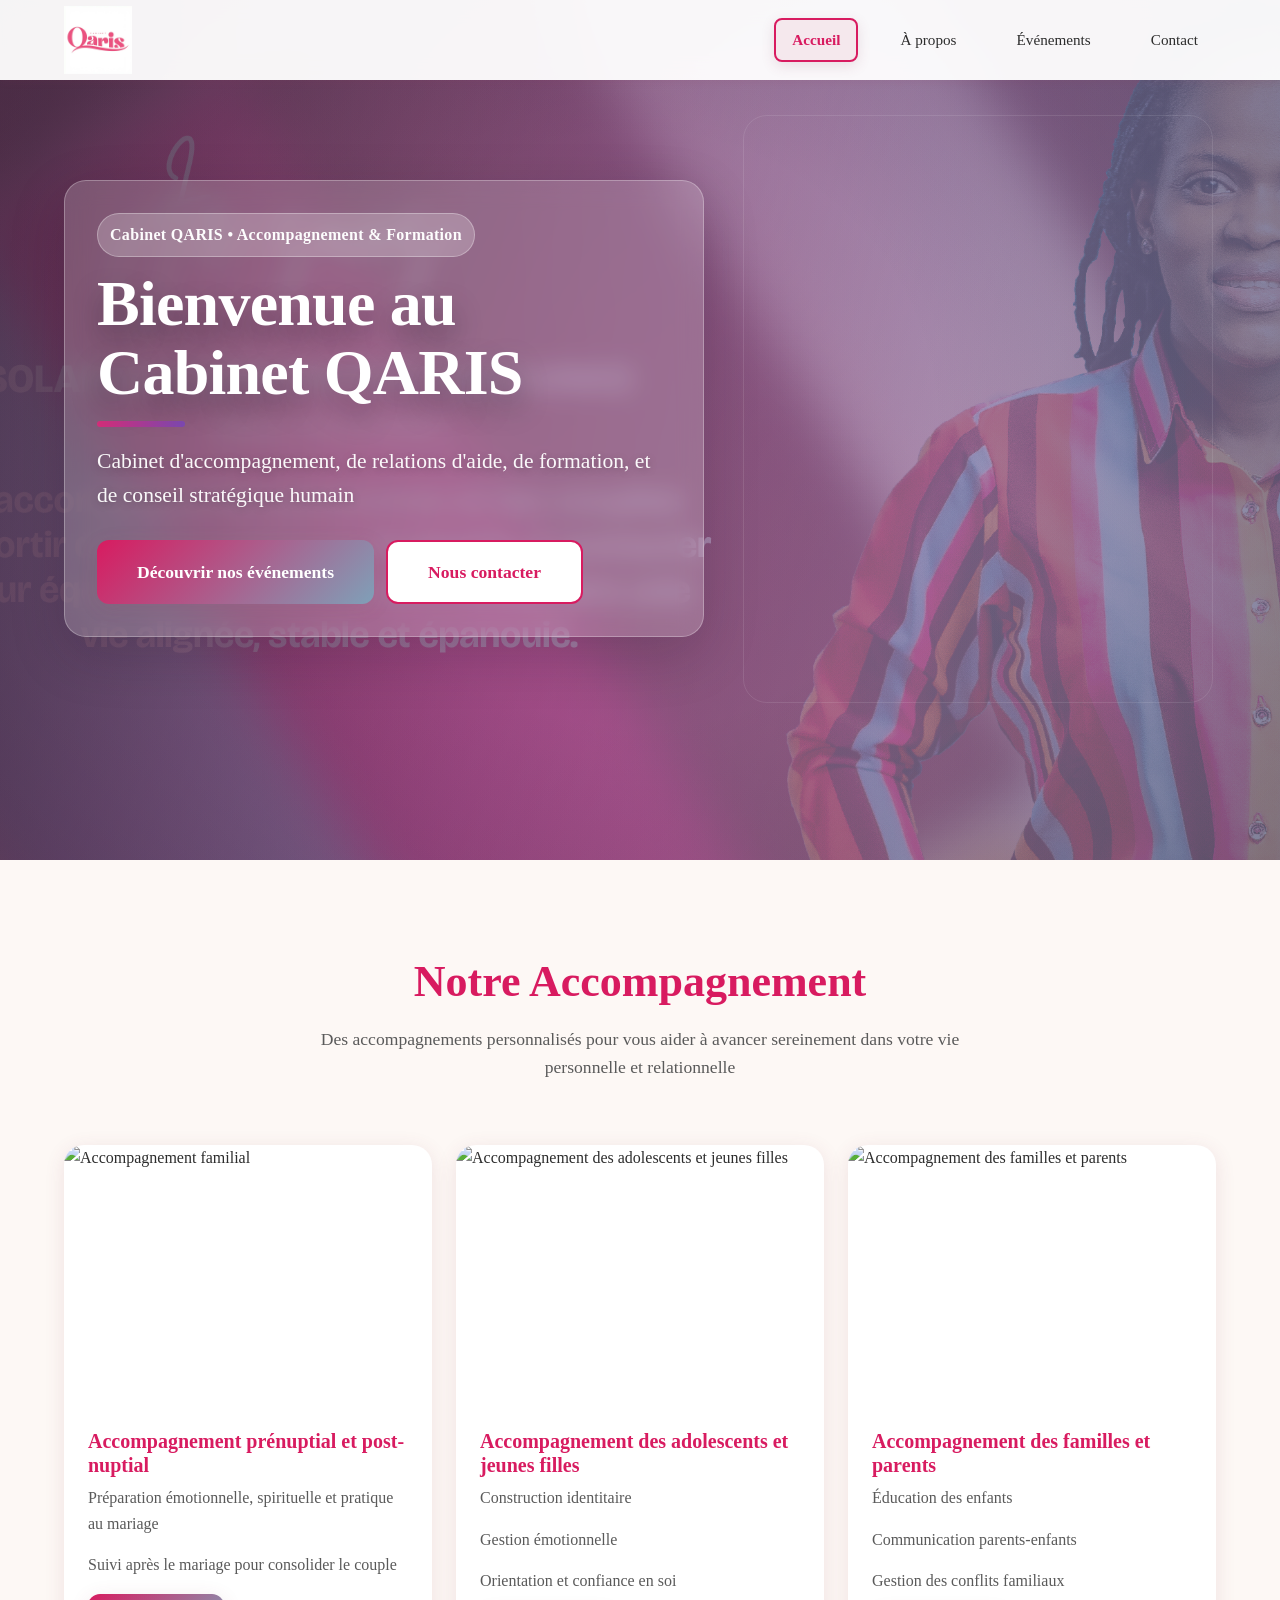
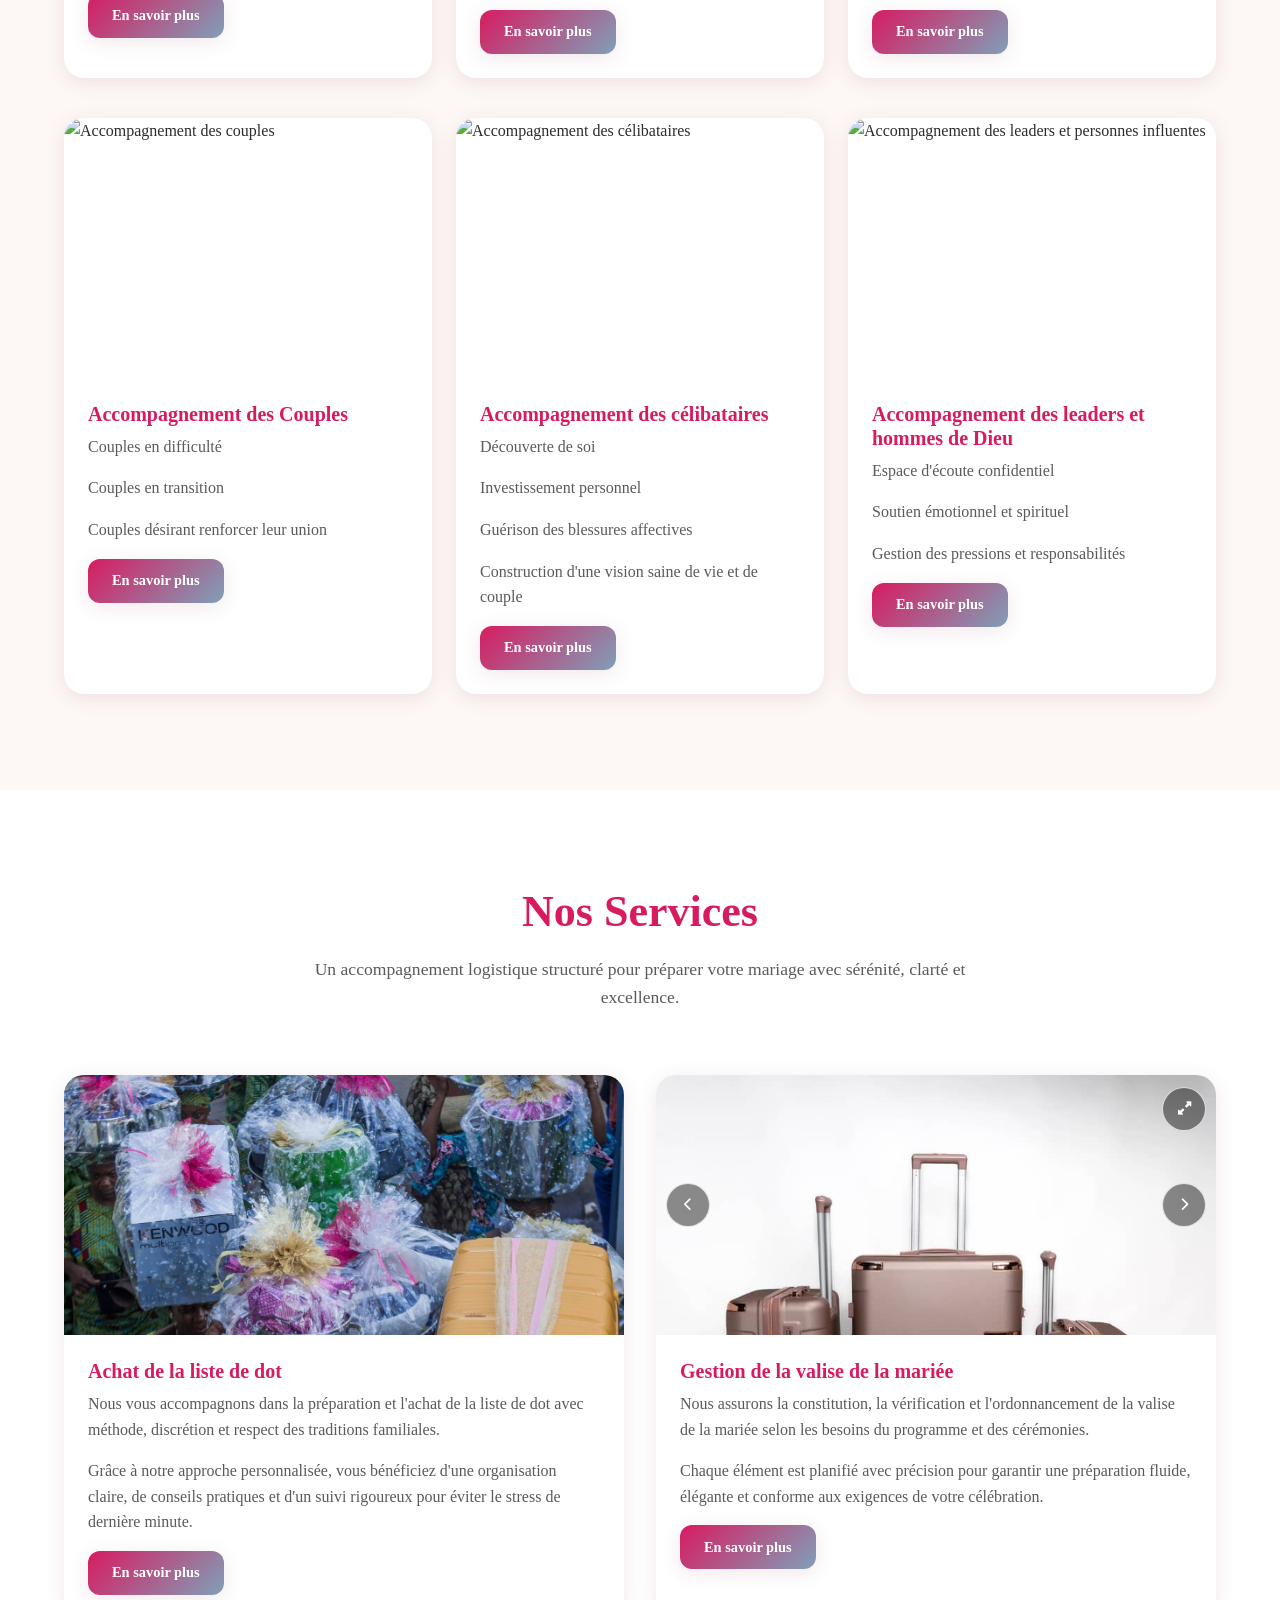
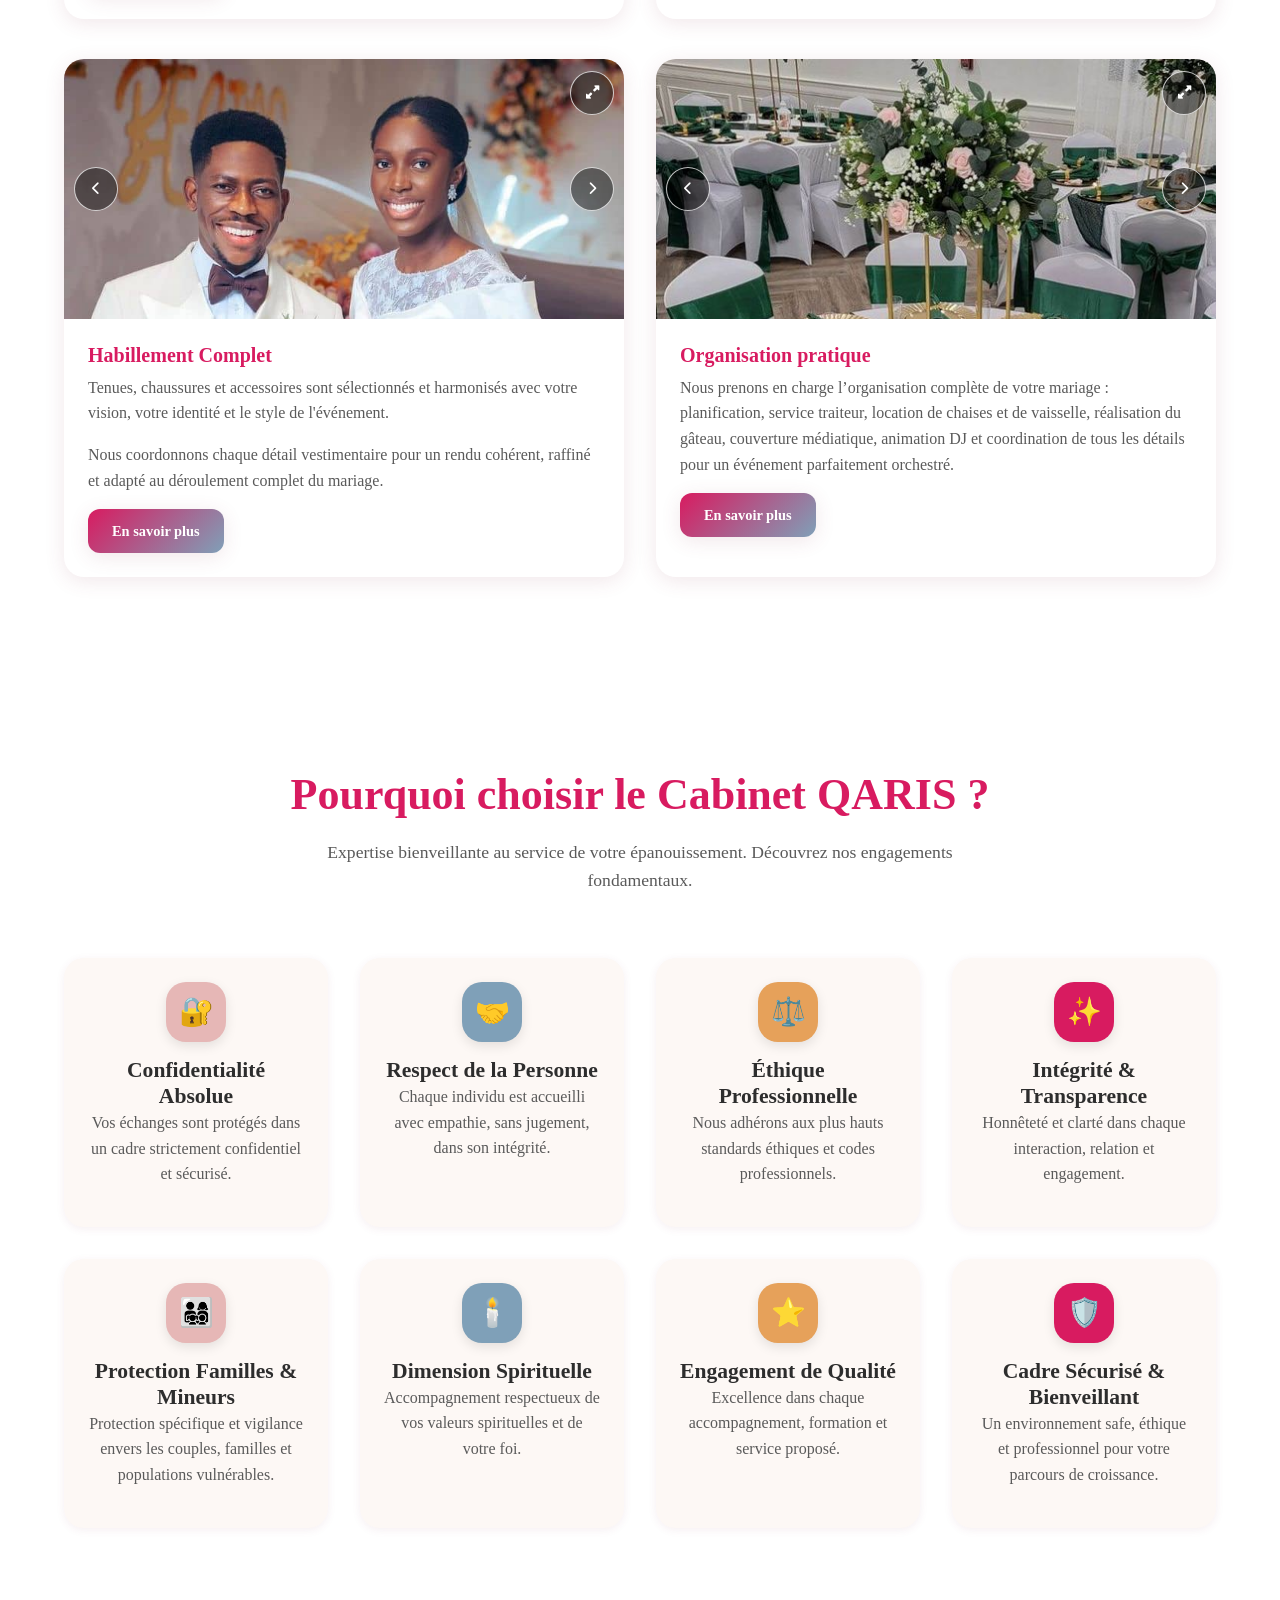
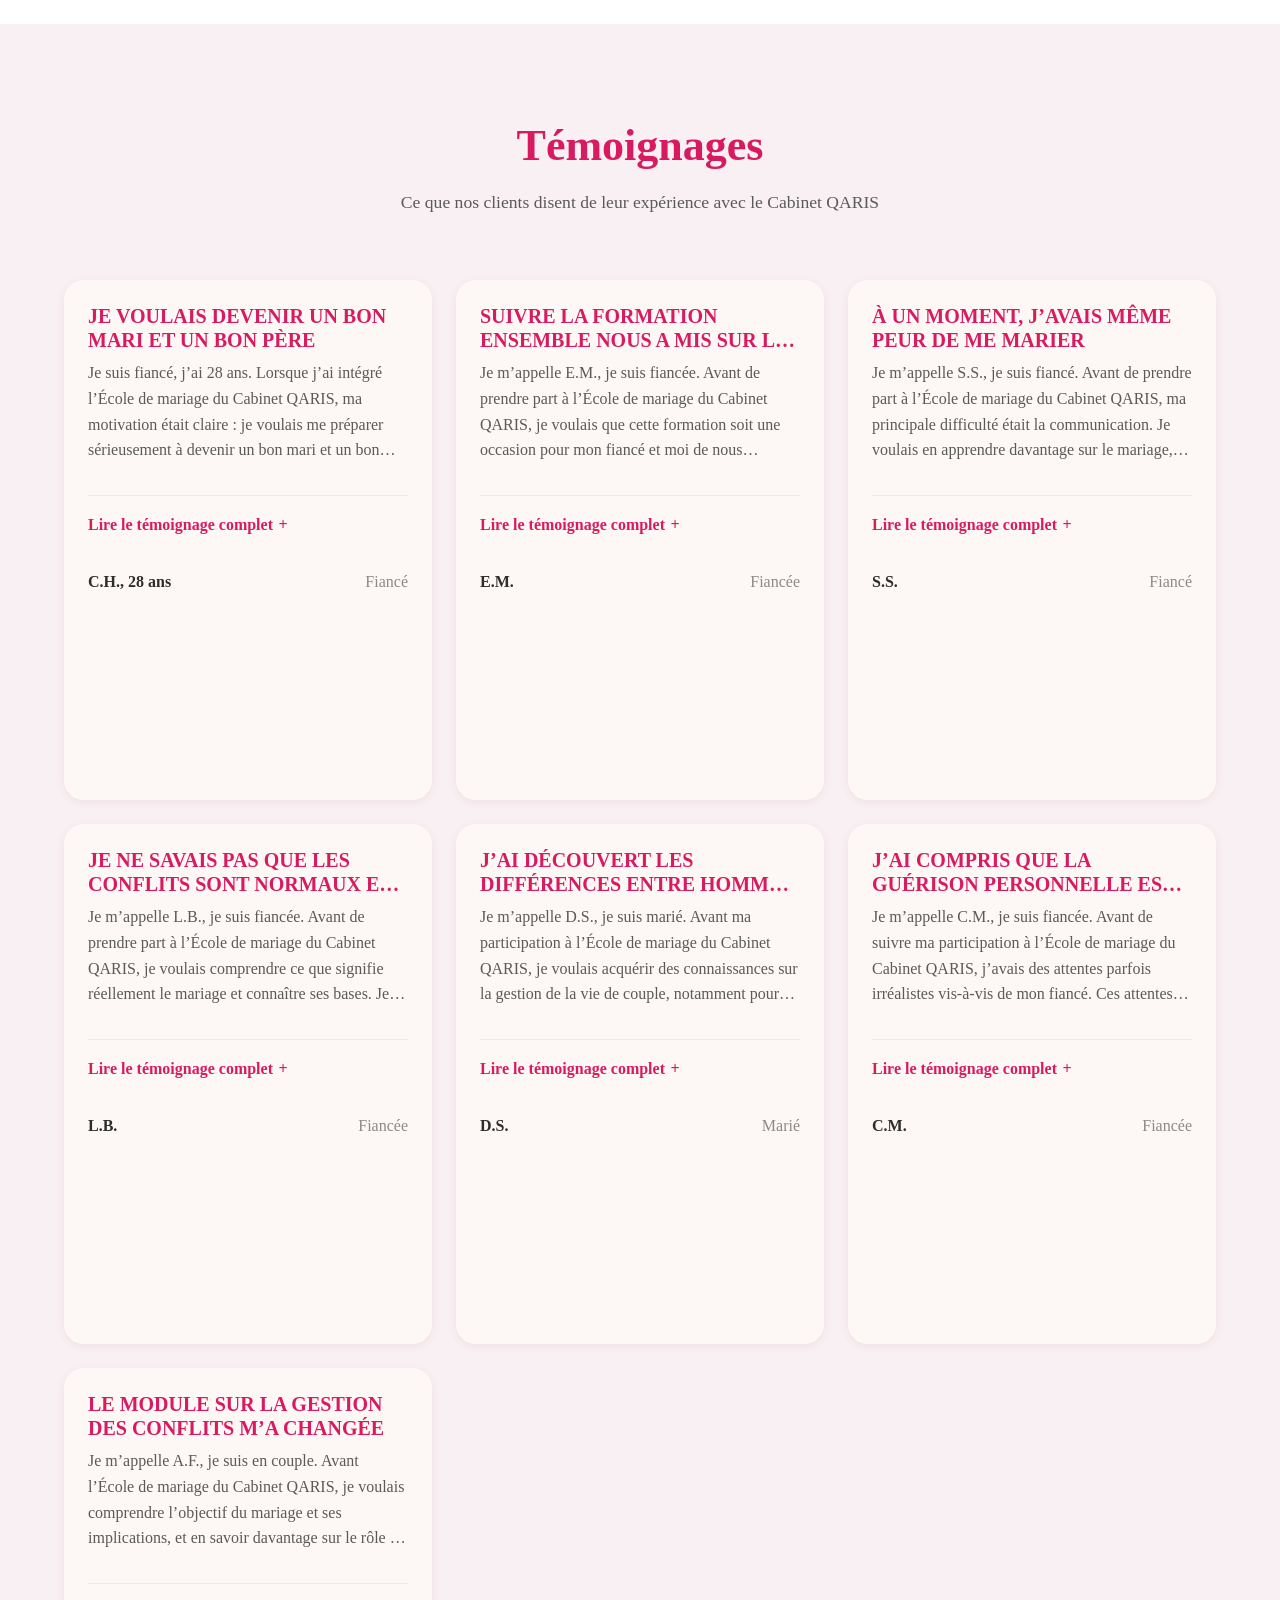
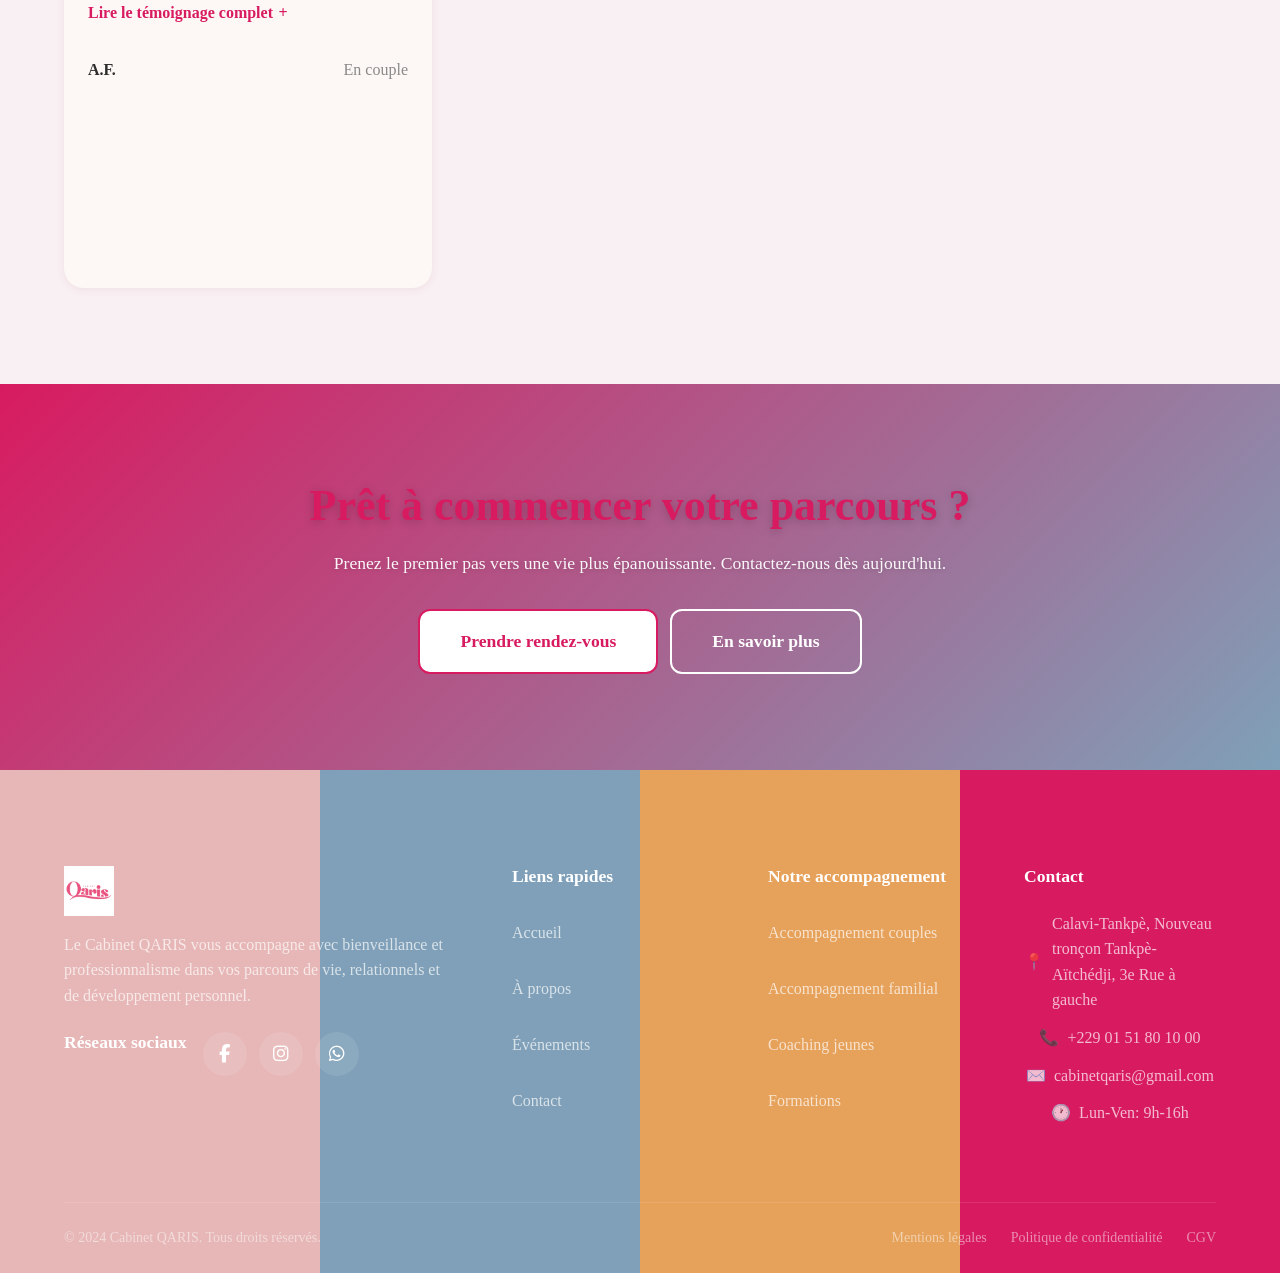
==== commit 070e00a8: "seofeat: upgrade canonicals to cabinetqaris.com, fix OG URLs, update JSON-LD schema with Calavi addr" ====
--- a/qaris-site/index.html
+++ b/qaris-site/index.html
@@ -10,20 +10,20 @@
   
   <!-- Open Graph / Facebook -->
   <meta property="og:type" content="website">
-  <meta property="og:url" content="https://www.qaris.fr/">
+  <meta property="og:url" content="https://cabinetqaris.com/">
   <meta property="og:title" content="Cabinet QARIS — Accompagnement couples & familles">
   <meta property="og:description" content="Cabinet QARIS accompagne couples, familles et jeunes vers l'harmonie relationnelle. Formations et accompagnement personnalisés.">
-  <meta property="og:image" content="https://www.qaris.fr/assets/images/logo-quaris.png">
+  <meta property="og:image" content="https://cabinetqaris.com/assets/images/logo-quaris.png">
   
   <!-- Twitter -->
   <meta property="twitter:card" content="summary_large_image">
-  <meta property="twitter:url" content="https://www.qaris.fr/">
+  <meta property="twitter:url" content="https://cabinetqaris.com/">
   <meta property="twitter:title" content="Cabinet QARIS — Accompagnement couples & familles">
   <meta property="twitter:description" content="Cabinet QARIS accompagne couples, familles et jeunes vers l'harmonie relationnelle. Formations et accompagnement personnalisés.">
-  <meta property="twitter:image" content="https://www.qaris.fr/assets/images/logo-quaris.png">
+  <meta property="twitter:image" content="https://cabinetqaris.com/assets/images/logo-quaris.png">
   
-  <!-- Canonical (placeholder - remplacer par le domaine final) -->
-  <link rel="canonical" href="https://example.com/">
+  <!-- Canonical -->
+  <link rel="canonical" href="https://cabinetqaris.com/">
 
   <title>Cabinet QARIS — Accompagnement couples & familles</title>
   
@@ -43,16 +43,16 @@
     "@context": "https://schema.org",
     "@type": "ProfessionalService",
     "name": "Cabinet QARIS",
-    "url": "https://www.qaris.fr/",
-    "logo": "https://www.qaris.fr/assets/images/logo-quaris.png",
+    "url": "https://cabinetqaris.com/",
+    "logo": "https://cabinetqaris.com/assets/images/logo-quaris.png",
     "telephone": "+22951801000",
     "email": "contact@qaris.fr",
     "address": {
       "@type": "PostalAddress",
-      "streetAddress": "123 Avenue de la Paix",
-      "addressLocality": "Paris",
-      "postalCode": "75000",
-      "addressCountry": "FR"
+      "streetAddress": "Calavi-Tankpè, Nouveau tronçon Tankpè-Aïtchédji, 3e Rue à gauche",
+      "addressLocality": "Calavi",
+      "postalCode": "00000",
+      "addressCountry": "BJ"
     },
     "sameAs": [
       "https://www.facebook.com/djomionkede.solange.houngbo",
@@ -640,9 +640,11 @@
   </footer>
 
   <!-- Scripts -->
-  <script src="js/config.js" type="module"></script>
-  <script src="js/supabaseClient.js" type="module"></script>
-  <script>
+  <script src="js/config.js" type="module" defer></script>
+  <script src="js/supabaseClient.js" type="module" defer></script>
+  <script src="js/contact.js" type="module" defer></script>
+  <script src="js/trainings.js" type="module" defer></script>
+  <script defer>
     // Mobile menu toggle
     document.addEventListener('DOMContentLoaded', function() {
       const navbarToggle = document.querySelector('.navbar-toggle');
